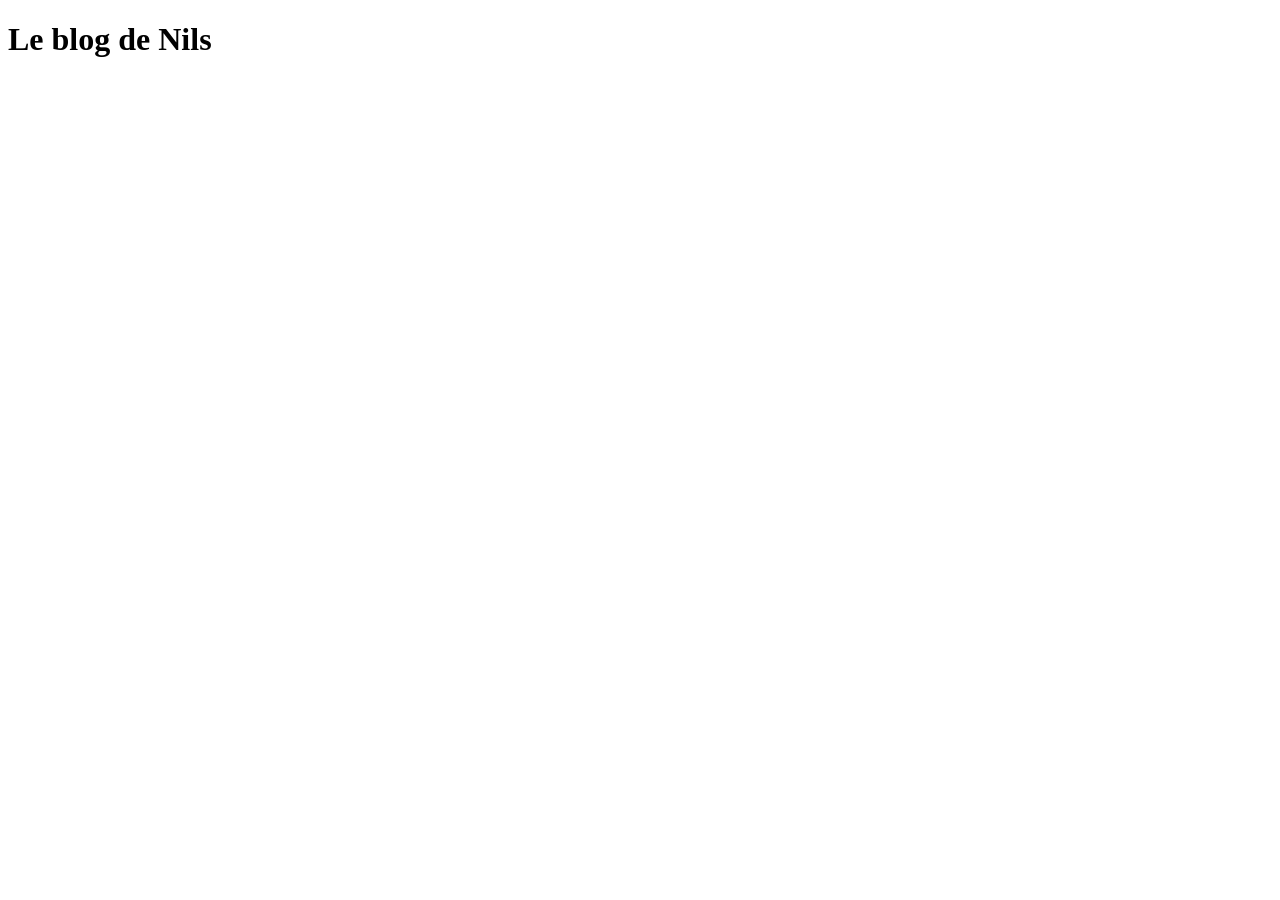
==== index.html @ 7c4075ec "Initialisation du blog" ====
<!DOCTYPE html>
<html>
<head>
    <title>Le blog de Nils</title>
    <meta charset="utf-8"/>
    <link href="https://fonts.googleapis.com/css?family=Comfortaa&display=swap" rel="stylesheet">
</head>
<body>
    <h1>Le blog de Nils</h1>
    
</body>
</html>
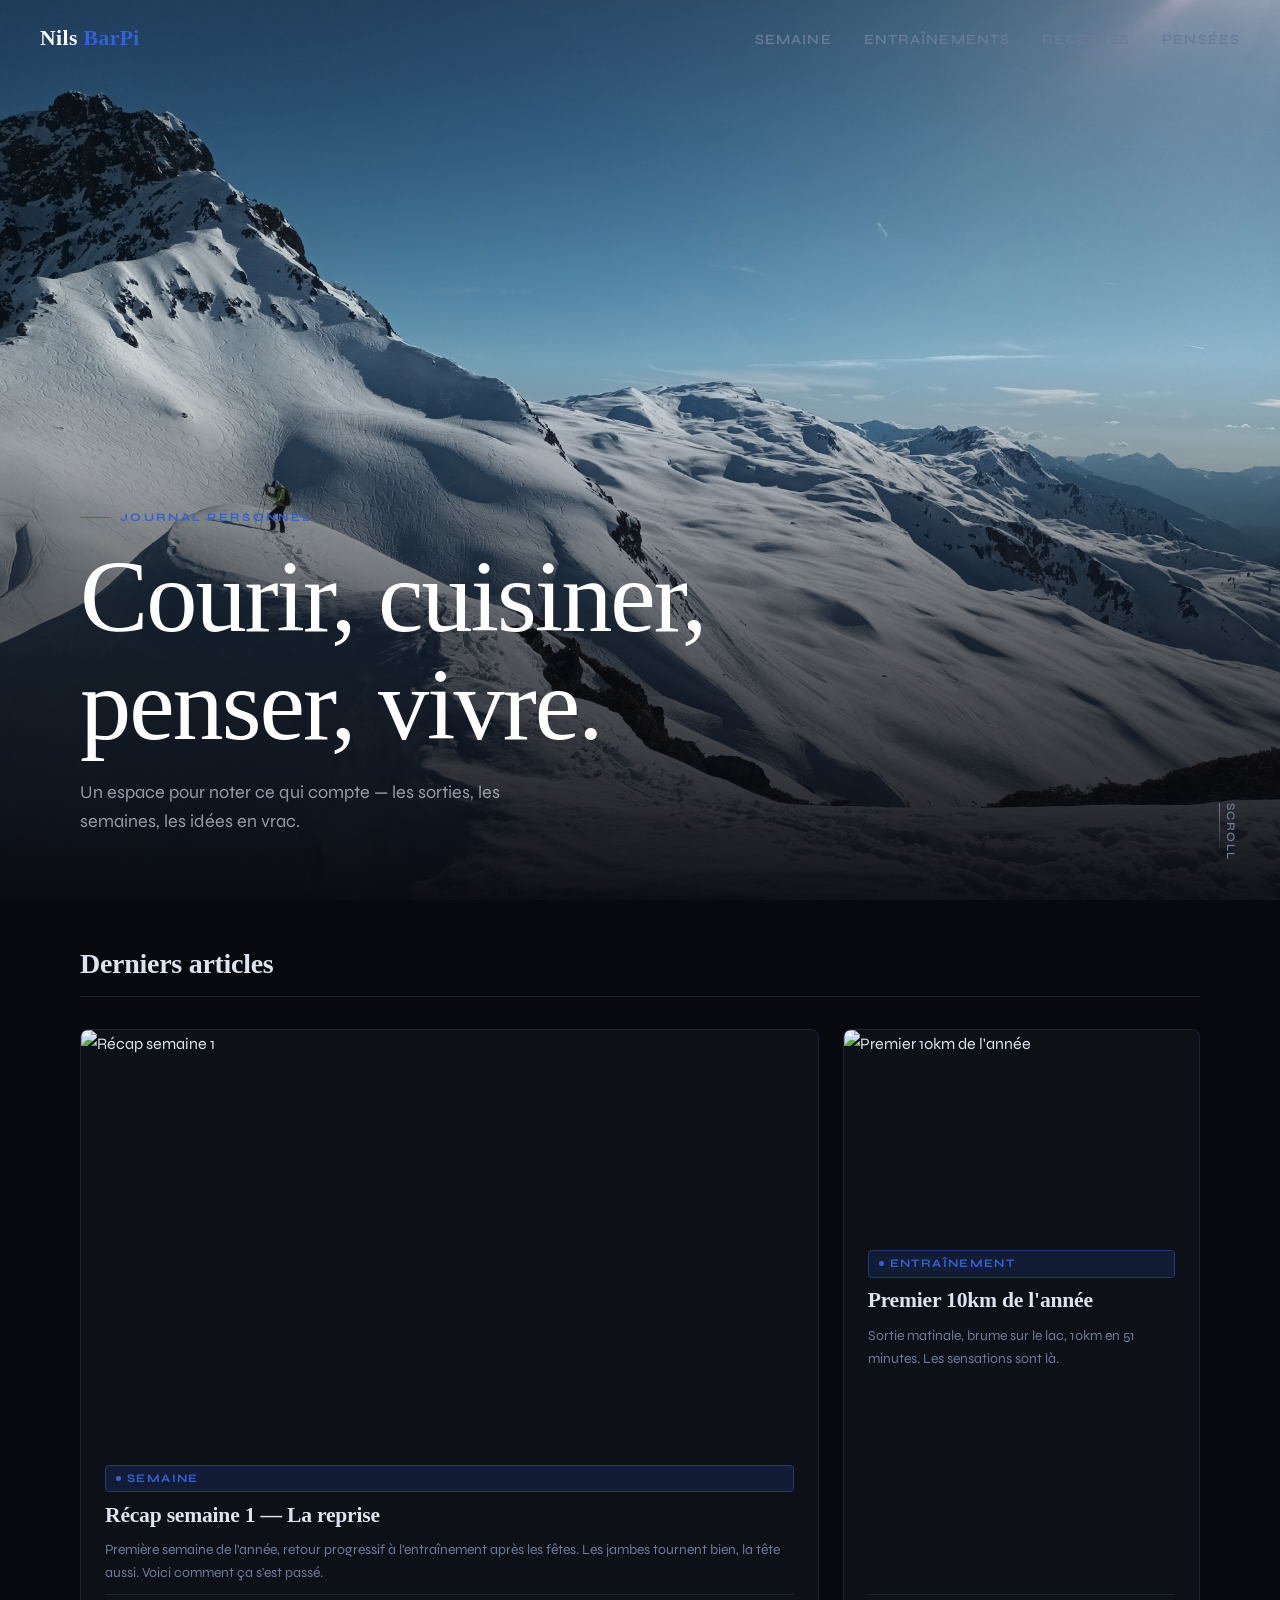
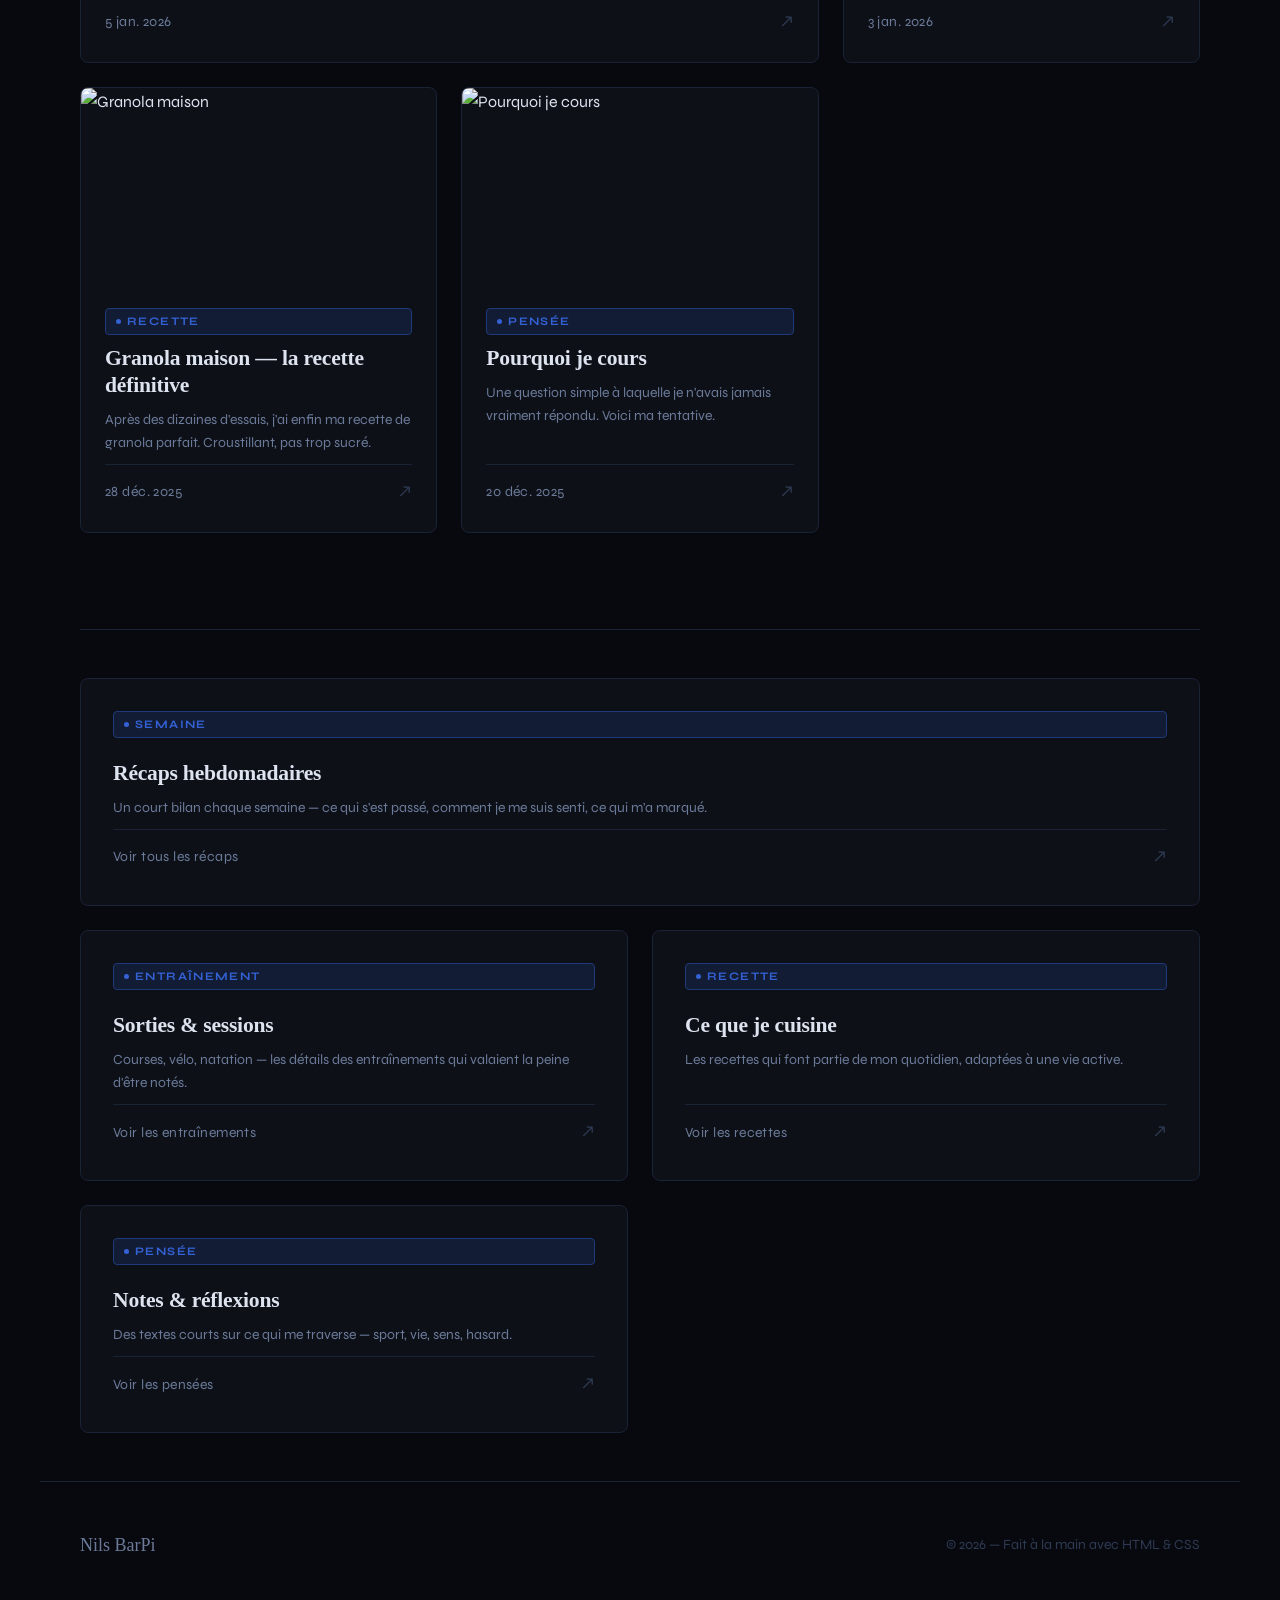
==== commit 646f9fab: "Page d'accueil v1" ====
--- a/index.html
+++ b/index.html
@@ -1,12 +1,262 @@
 <!DOCTYPE html>
-<html>
+<html lang="fr">
 <head>
-    <title>Le blog de Nils</title>
-    <meta charset="utf-8"/>
-    <link href="https://fonts.googleapis.com/css?family=Comfortaa&display=swap" rel="stylesheet">
+  <meta charset="UTF-8" />
+  <meta name="viewport" content="width=device-width, initial-scale=1.0" />
+  <title>Nils BarPi — Blog</title>
+  <meta name="description" content="Récaps de semaine, entraînements, recettes et pensées." />
+
+  <!-- Google Fonts : Cormorant Garant (titres) + Syne (corps) -->
+  <link rel="preconnect" href="https://fonts.googleapis.com" />
+  <link rel="preconnect" href="https://fonts.gstatic.com" crossorigin />
+  <link href="https://fonts.googleapis.com/css2?family=Cormorant+Garant:ital,wght@0,400;0,500;0,600;1,400&family=Syne:wght@400;600;700&display=swap" rel="stylesheet" />
+
+  <link rel="stylesheet" href="style.css" />
 </head>
+
 <body>
-    <h1>Le blog de Nils</h1>
-    
+
+  <!-- ═══════════════════════════════════════
+       NAVIGATION
+  ═══════════════════════════════════════ -->
+  <nav class="nav" id="nav">
+    <a href="index.html" class="nav-logo">Nils <span>BarPi</span></a>
+
+    <!-- Liens (desktop) -->
+    <ul class="nav-links" id="nav-links">
+      <li><a href="semaine/index.html">Semaine</a></li>
+      <li><a href="entrainements/index.html">Entraînements</a></li>
+      <li><a href="recettes/index.html">Recettes</a></li>
+      <li><a href="pensees/index.html">Pensées</a></li>
+    </ul>
+
+    <!-- Bouton hamburger (mobile) -->
+    <button class="nav-toggle" id="nav-toggle" aria-label="Menu">
+      <span></span>
+      <span></span>
+      <span></span>
+    </button>
+  </nav>
+
+
+  <!-- ═══════════════════════════════════════
+       HERO
+       → Remplace img/hero.jpg par ta photo
+  ═══════════════════════════════════════ -->
+  <section class="hero">
+    <div class="hero-bg" id="hero-bg"></div>
+    <div class="hero-overlay"></div>
+
+    <div class="hero-content">
+      <p class="hero-eyebrow">Journal personnel</p>
+      <h1 class="hero-title">Courir, cuisiner,<br>penser, vivre.</h1>
+      <p class="hero-subtitle">
+        Un espace pour noter ce qui compte — les sorties, les semaines, les idées en vrac.
+      </p>
+    </div>
+
+    <div class="hero-scroll desktop-only">Scroll</div>
+  </section>
+
+
+  <!-- ═══════════════════════════════════════
+       DERNIERS ARTICLES — Section principale
+  ═══════════════════════════════════════ -->
+  <main>
+    <section class="section">
+      <div class="section-header">
+        <h2 class="section-title">Derniers articles</h2>
+        <!-- Ce lien n'est pas nécessaire ici mais tu peux l'activer plus tard -->
+      </div>
+
+      <!--
+        GRILLE 3 colonnes.
+        La première carte (.card) prend 2 colonnes automatiquement (voir CSS).
+        Pour ajouter un article : copie un bloc <article class="card">...</article>
+      -->
+      <div class="grid">
+
+        <!-- ── Carte 1 (grande, 2 colonnes) ── -->
+        <article class="card" onclick="window.location='semaine/s01-2026.html'">
+          <div class="card-img-wrap">
+            <!--
+              Remplace src par le chemin de ton image.
+              Si pas d'image, supprime le <img> et décommente le placeholder en dessous.
+            -->
+            <img class="card-img" src="img/posts/s01-2026.jpg" alt="Récap semaine 1" loading="lazy" />
+            <!-- <div class="card-img-placeholder">📅</div> -->
+          </div>
+          <div class="card-body">
+            <span class="tag">Semaine</span>
+            <h3 class="card-title">Récap semaine 1 — La reprise</h3>
+            <p class="card-excerpt">
+              Première semaine de l'année, retour progressif à l'entraînement après les fêtes.
+              Les jambes tournent bien, la tête aussi. Voici comment ça s'est passé.
+            </p>
+            <div class="card-footer">
+              <span class="meta">5 jan. 2026</span>
+              <span class="card-arrow">↗</span>
+            </div>
+          </div>
+        </article>
+
+        <!-- ── Carte 2 ── -->
+        <article class="card" onclick="window.location='entrainements/premier-10km.html'">
+          <div class="card-img-wrap">
+            <img class="card-img" src="img/posts/10km.jpg" alt="Premier 10km de l'année" loading="lazy" />
+            <!-- <div class="card-img-placeholder">🏃</div> -->
+          </div>
+          <div class="card-body">
+            <span class="tag">Entraînement</span>
+            <h3 class="card-title">Premier 10km de l'année</h3>
+            <p class="card-excerpt">
+              Sortie matinale, brume sur le lac, 10km en 51 minutes. Les sensations sont là.
+            </p>
+            <div class="card-footer">
+              <span class="meta">3 jan. 2026</span>
+              <span class="card-arrow">↗</span>
+            </div>
+          </div>
+        </article>
+
+        <!-- ── Carte 3 ── -->
+        <article class="card" onclick="window.location='recettes/granola-maison.html'">
+          <div class="card-img-wrap">
+            <img class="card-img" src="img/posts/granola.jpg" alt="Granola maison" loading="lazy" />
+            <!-- <div class="card-img-placeholder">🍳</div> -->
+          </div>
+          <div class="card-body">
+            <span class="tag">Recette</span>
+            <h3 class="card-title">Granola maison — la recette définitive</h3>
+            <p class="card-excerpt">
+              Après des dizaines d'essais, j'ai enfin ma recette de granola parfait. Croustillant, pas trop sucré.
+            </p>
+            <div class="card-footer">
+              <span class="meta">28 déc. 2025</span>
+              <span class="card-arrow">↗</span>
+            </div>
+          </div>
+        </article>
+
+        <!-- ── Carte 4 ── -->
+        <article class="card" onclick="window.location='pensees/pourquoi-je-cours.html'">
+          <div class="card-img-wrap">
+            <img class="card-img" src="img/posts/pensee.jpg" alt="Pourquoi je cours" loading="lazy" />
+            <!-- <div class="card-img-placeholder">💭</div> -->
+          </div>
+          <div class="card-body">
+            <span class="tag">Pensée</span>
+            <h3 class="card-title">Pourquoi je cours</h3>
+            <p class="card-excerpt">
+              Une question simple à laquelle je n'avais jamais vraiment répondu. Voici ma tentative.
+            </p>
+            <div class="card-footer">
+              <span class="meta">20 déc. 2025</span>
+              <span class="card-arrow">↗</span>
+            </div>
+          </div>
+        </article>
+
+      </div><!-- /grid -->
+    </section>
+
+
+    <!-- ═══════════════════════════════════════
+         SECTION CATÉGORIES — liens rapides
+    ═══════════════════════════════════════ -->
+    <section class="section" style="padding-top: 0;">
+      <hr class="divider" />
+      <div class="grid grid-2">
+
+        <a href="semaine/index.html" class="card" style="text-decoration:none;">
+          <div class="card-body" style="padding: 2rem;">
+            <span class="tag">Semaine</span>
+            <h3 class="card-title" style="margin-top: 0.75rem;">Récaps hebdomadaires</h3>
+            <p class="card-excerpt">Un court bilan chaque semaine — ce qui s'est passé, comment je me suis senti, ce qui m'a marqué.</p>
+            <div class="card-footer">
+              <span class="meta">Voir tous les récaps</span>
+              <span class="card-arrow">↗</span>
+            </div>
+          </div>
+        </a>
+
+        <a href="entrainements/index.html" class="card" style="text-decoration:none;">
+          <div class="card-body" style="padding: 2rem;">
+            <span class="tag">Entraînement</span>
+            <h3 class="card-title" style="margin-top: 0.75rem;">Sorties & sessions</h3>
+            <p class="card-excerpt">Courses, vélo, natation — les détails des entraînements qui valaient la peine d'être notés.</p>
+            <div class="card-footer">
+              <span class="meta">Voir les entraînements</span>
+              <span class="card-arrow">↗</span>
+            </div>
+          </div>
+        </a>
+
+        <a href="recettes/index.html" class="card" style="text-decoration:none;">
+          <div class="card-body" style="padding: 2rem;">
+            <span class="tag">Recette</span>
+            <h3 class="card-title" style="margin-top: 0.75rem;">Ce que je cuisine</h3>
+            <p class="card-excerpt">Les recettes qui font partie de mon quotidien, adaptées à une vie active.</p>
+            <div class="card-footer">
+              <span class="meta">Voir les recettes</span>
+              <span class="card-arrow">↗</span>
+            </div>
+          </div>
+        </a>
+
+        <a href="pensees/index.html" class="card" style="text-decoration:none;">
+          <div class="card-body" style="padding: 2rem;">
+            <span class="tag">Pensée</span>
+            <h3 class="card-title" style="margin-top: 0.75rem;">Notes & réflexions</h3>
+            <p class="card-excerpt">Des textes courts sur ce qui me traverse — sport, vie, sens, hasard.</p>
+            <div class="card-footer">
+              <span class="meta">Voir les pensées</span>
+              <span class="card-arrow">↗</span>
+            </div>
+          </div>
+        </a>
+
+      </div>
+    </section>
+
+  </main><!-- /main -->
+
+
+  <!-- ═══════════════════════════════════════
+       FOOTER
+  ═══════════════════════════════════════ -->
+  <footer class="footer">
+    <span class="footer-name">Nils BarPi</span>
+    <span class="footer-copy">© 2026 — Fait à la main avec HTML & CSS</span>
+  </footer>
+
+
+  <!-- ═══════════════════════════════════════
+       JAVASCRIPT — minimal
+  ═══════════════════════════════════════ -->
+  <script>
+    // ── Nav : fond sombre après scroll ──
+    const nav = document.getElementById('nav');
+    window.addEventListener('scroll', () => {
+      nav.classList.toggle('scrolled', window.scrollY > 60);
+    });
+
+    // ── Nav mobile : hamburger ──
+    const toggle = document.getElementById('nav-toggle');
+    const links  = document.getElementById('nav-links');
+    toggle.addEventListener('click', () => {
+      links.classList.toggle('open');
+    });
+
+    // ── Hero : parallax léger ──
+    const heroBg = document.getElementById('hero-bg');
+    window.addEventListener('scroll', () => {
+      const offset = window.scrollY;
+      if (heroBg && offset < window.innerHeight) {
+        heroBg.style.transform = `scale(1.05) translateY(${offset * 0.15}px)`;
+      }
+    });
+  </script>
+
 </body>
 </html>
--- a/style.css
+++ b/style.css
@@ -0,0 +1,907 @@
+/* ============================================================
+   NILS BARPI — Blog personnel
+   style.css
+   
+   STRUCTURE :
+   1. Variables & thème
+   2. Reset & base
+   3. Typographie
+   4. Navigation
+   5. Hero (page d'accueil)
+   6. Grille d'articles
+   7. Page liste catégorie
+   8. Page article
+   9. Footer
+   10. Utilitaires & responsive
+   ============================================================ */
+
+
+/* ── 1. VARIABLES & THÈME ─────────────────────────────────── */
+:root {
+  /* Couleurs */
+  --bg:           #08090f;       /* fond principal, noir bleuté */
+  --bg-surface:   #0d1017;       /* cartes, zones légèrement plus claires */
+  --bg-hover:     #131824;       /* hover sur cartes */
+  --border:       #1a2235;       /* bordures subtiles */
+
+  --text:         #dde3ef;       /* texte principal */
+  --text-muted:   #6b7a99;       /* dates, meta, texte secondaire */
+  --text-faint:   #2e3a52;       /* séparateurs, placeholders */
+
+  --accent:       #3461d4;       /* bleu principal */
+  --accent-soft:  #1e3a7a;       /* version atténuée pour hover/tags */
+  --accent-glow:  rgba(52, 97, 212, 0.15);  /* halo lumineux */
+
+  --white:        #ffffff;
+
+  /* Typographie */
+  --font-display: 'Cormorant Garant', Georgia, serif;
+  --font-body:    'Syne', system-ui, sans-serif;
+
+  /* Tailles */
+  --text-xs:   0.72rem;
+  --text-sm:   0.875rem;
+  --text-base: 1rem;
+  --text-lg:   1.125rem;
+  --text-xl:   1.35rem;
+  --text-2xl:  1.75rem;
+  --text-3xl:  2.5rem;
+  --text-4xl:  3.5rem;
+  --text-hero: clamp(3.5rem, 8vw, 7rem);
+
+  /* Espacement */
+  --gap:    1.5rem;
+  --gap-lg: 3rem;
+
+  /* Rayon */
+  --radius:    4px;
+  --radius-lg: 8px;
+
+  /* Transitions */
+  --ease: cubic-bezier(0.25, 0.46, 0.45, 0.94);
+  --duration: 300ms;
+}
+
+
+/* ── 2. RESET & BASE ──────────────────────────────────────── */
+*, *::before, *::after {
+  box-sizing: border-box;
+  margin: 0;
+  padding: 0;
+}
+
+html {
+  font-size: 16px;
+  scroll-behavior: smooth;
+  -webkit-font-smoothing: antialiased;
+}
+
+body {
+  background-color: var(--bg);
+  color: var(--text);
+  font-family: var(--font-body);
+  font-size: var(--text-base);
+  line-height: 1.7;
+  min-height: 100vh;
+}
+
+img {
+  display: block;
+  max-width: 100%;
+  height: auto;
+}
+
+a {
+  color: inherit;
+  text-decoration: none;
+}
+
+ul, ol {
+  list-style: none;
+}
+
+
+/* ── 3. TYPOGRAPHIE ───────────────────────────────────────── */
+
+/* Titres — Cormorant Garant (serif élégant) */
+h1, h2, h3, h4 {
+  font-family: var(--font-display);
+  font-weight: 600;
+  line-height: 1.15;
+  letter-spacing: -0.01em;
+  color: var(--text);
+}
+
+h1 { font-size: var(--text-4xl); }
+h2 { font-size: var(--text-3xl); }
+h3 { font-size: var(--text-2xl); }
+h4 { font-size: var(--text-xl); }
+
+/* Tags de catégorie (SEMAINE, TRAIL, RECETTE...) */
+.tag {
+  display: inline-flex;
+  align-items: center;
+  gap: 6px;
+  font-family: var(--font-body);
+  font-size: var(--text-xs);
+  font-weight: 700;
+  letter-spacing: 0.12em;
+  text-transform: uppercase;
+  color: var(--accent);
+  padding: 3px 10px;
+  border: 1px solid var(--accent-soft);
+  border-radius: var(--radius);
+  background: var(--accent-glow);
+}
+
+.tag::before {
+  content: '';
+  width: 5px;
+  height: 5px;
+  border-radius: 50%;
+  background: var(--accent);
+  flex-shrink: 0;
+}
+
+/* Méta (date, temps de lecture) */
+.meta {
+  font-size: var(--text-sm);
+  color: var(--text-muted);
+  font-weight: 400;
+  letter-spacing: 0.03em;
+}
+
+/* Séparateur horizontal */
+.divider {
+  border: none;
+  border-top: 1px solid var(--border);
+  margin: var(--gap-lg) 0;
+}
+
+
+/* ── 4. NAVIGATION ────────────────────────────────────────── */
+.nav {
+  position: fixed;
+  top: 0;
+  left: 0;
+  right: 0;
+  z-index: 100;
+  display: flex;
+  align-items: center;
+  justify-content: space-between;
+  padding: 1.25rem 2.5rem;
+  transition: background var(--duration) var(--ease),
+              border-bottom var(--duration) var(--ease);
+}
+
+/* Fond transparent sur le hero, fond sombre après scroll */
+.nav.scrolled {
+  background: rgba(8, 9, 15, 0.92);
+  backdrop-filter: blur(12px);
+  -webkit-backdrop-filter: blur(12px);
+  border-bottom: 1px solid var(--border);
+}
+
+/* Logo / Nom du blog */
+.nav-logo {
+  font-family: var(--font-display);
+  font-size: var(--text-xl);
+  font-weight: 600;
+  letter-spacing: 0.02em;
+  color: var(--white);
+}
+
+.nav-logo span {
+  color: var(--accent);
+}
+
+/* Liens de navigation */
+.nav-links {
+  display: flex;
+  align-items: center;
+  gap: 2rem;
+}
+
+.nav-links a {
+  font-size: var(--text-sm);
+  font-weight: 600;
+  letter-spacing: 0.08em;
+  text-transform: uppercase;
+  color: var(--text-muted);
+  transition: color var(--duration) var(--ease);
+  position: relative;
+}
+
+/* Soulignement animé au hover */
+.nav-links a::after {
+  content: '';
+  position: absolute;
+  bottom: -3px;
+  left: 0;
+  width: 0;
+  height: 1px;
+  background: var(--accent);
+  transition: width var(--duration) var(--ease);
+}
+
+.nav-links a:hover,
+.nav-links a.active {
+  color: var(--white);
+}
+
+.nav-links a:hover::after,
+.nav-links a.active::after {
+  width: 100%;
+}
+
+/* Menu hamburger (mobile) — caché par défaut */
+.nav-toggle {
+  display: none;
+  flex-direction: column;
+  gap: 5px;
+  cursor: pointer;
+  padding: 4px;
+}
+
+.nav-toggle span {
+  display: block;
+  width: 24px;
+  height: 1.5px;
+  background: var(--text);
+  transition: all var(--duration) var(--ease);
+}
+
+
+/* ── 5. HERO (page d'accueil) ─────────────────────────────── */
+.hero {
+  position: relative;
+  height: 100vh;
+  min-height: 600px;
+  display: flex;
+  align-items: flex-end;     /* texte en bas de l'image */
+  overflow: hidden;
+}
+
+/* Image de fond — remplace hero-bg par ta propre photo */
+.hero-bg {
+  position: absolute;
+  inset: 0;
+  background-image: url('img/hero.jpg');   /* ← ta photo ici */
+  background-size: cover;
+  background-position: center;
+  transform: scale(1.05);
+  transition: transform 8s var(--ease);
+}
+
+/* Léger zoom au chargement */
+.hero:hover .hero-bg {
+  transform: scale(1);
+}
+
+/* Gradient sombre en bas pour lisibilité du texte */
+.hero-overlay {
+  position: absolute;
+  inset: 0;
+  background: linear-gradient(
+    to bottom,
+    rgba(8, 9, 15, 0.2) 0%,
+    rgba(8, 9, 15, 0.0) 40%,
+    rgba(8, 9, 15, 0.6) 70%,
+    rgba(8, 9, 15, 0.95) 100%
+  );
+}
+
+/* Contenu texte du hero */
+.hero-content {
+  position: relative;
+  z-index: 2;
+  width: 100%;
+  max-width: 1200px;
+  margin: 0 auto;
+  padding: 0 2.5rem 4rem;
+}
+
+.hero-eyebrow {
+  font-size: var(--text-xs);
+  font-weight: 700;
+  letter-spacing: 0.2em;
+  text-transform: uppercase;
+  color: var(--accent);
+  margin-bottom: 1rem;
+  display: flex;
+  align-items: center;
+  gap: 10px;
+}
+
+.hero-eyebrow::before {
+  content: '';
+  display: block;
+  width: 30px;
+  height: 1px;
+  background: var(--accent);
+}
+
+.hero-title {
+  font-family: var(--font-display);
+  font-size: var(--text-hero);
+  font-weight: 500;
+  line-height: 1.05;
+  color: var(--white);
+  max-width: 800px;
+  margin-bottom: 1.25rem;
+  letter-spacing: -0.02em;
+}
+
+.hero-subtitle {
+  font-size: var(--text-lg);
+  color: rgba(221, 227, 239, 0.65);
+  max-width: 480px;
+  line-height: 1.6;
+  font-weight: 400;
+}
+
+/* Scroll indicator */
+.hero-scroll {
+  position: absolute;
+  bottom: 2.5rem;
+  right: 2.5rem;
+  display: flex;
+  align-items: center;
+  gap: 10px;
+  font-size: var(--text-xs);
+  font-weight: 600;
+  letter-spacing: 0.12em;
+  text-transform: uppercase;
+  color: var(--text-muted);
+  writing-mode: vertical-rl;
+}
+
+.hero-scroll::after {
+  content: '';
+  display: block;
+  width: 1px;
+  height: 50px;
+  background: linear-gradient(to bottom, var(--text-muted), transparent);
+}
+
+
+/* ── 6. GRILLE D'ARTICLES ─────────────────────────────────── */
+.section {
+  max-width: 1200px;
+  margin: 0 auto;
+  padding: var(--gap-lg) 2.5rem;
+}
+
+.section-header {
+  display: flex;
+  align-items: baseline;
+  justify-content: space-between;
+  margin-bottom: 2rem;
+  padding-bottom: 1rem;
+  border-bottom: 1px solid var(--border);
+}
+
+.section-title {
+  font-family: var(--font-display);
+  font-size: var(--text-2xl);
+  color: var(--text);
+  font-weight: 600;
+}
+
+.section-link {
+  font-size: var(--text-sm);
+  color: var(--text-muted);
+  font-weight: 600;
+  letter-spacing: 0.06em;
+  text-transform: uppercase;
+  transition: color var(--duration) var(--ease);
+}
+
+.section-link:hover {
+  color: var(--accent);
+}
+
+/* Grille principale : 3 colonnes */
+.grid {
+  display: grid;
+  grid-template-columns: repeat(3, 1fr);
+  gap: var(--gap);
+}
+
+/* Variante 2 colonnes */
+.grid-2 {
+  grid-template-columns: repeat(2, 1fr);
+}
+
+/* Première carte plus grande */
+.grid .card:first-child {
+  grid-column: span 2;
+}
+
+/* ── Carte article ── */
+.card {
+  display: flex;
+  flex-direction: column;
+  background: var(--bg-surface);
+  border: 1px solid var(--border);
+  border-radius: var(--radius-lg);
+  overflow: hidden;
+  transition: background var(--duration) var(--ease),
+              border-color var(--duration) var(--ease),
+              transform var(--duration) var(--ease);
+  cursor: pointer;
+}
+
+.card:hover {
+  background: var(--bg-hover);
+  border-color: var(--accent-soft);
+  transform: translateY(-2px);
+}
+
+/* Image de la carte */
+.card-img {
+  width: 100%;
+  aspect-ratio: 16 / 9;
+  object-fit: cover;
+  transition: transform 500ms var(--ease);
+}
+
+/* Si pas d'image — placeholder */
+.card-img-placeholder {
+  width: 100%;
+  aspect-ratio: 16 / 9;
+  background: linear-gradient(135deg, var(--accent-soft) 0%, var(--bg) 100%);
+  display: flex;
+  align-items: center;
+  justify-content: center;
+  color: var(--text-faint);
+  font-size: 2rem;
+}
+
+.card:hover .card-img {
+  transform: scale(1.04);
+}
+
+/* overflow: hidden sur le wrapper image */
+.card-img-wrap {
+  overflow: hidden;
+}
+
+/* Corps de la carte */
+.card-body {
+  padding: 1.25rem 1.5rem 1.5rem;
+  display: flex;
+  flex-direction: column;
+  gap: 0.6rem;
+  flex: 1;
+}
+
+.card-title {
+  font-family: var(--font-display);
+  font-size: var(--text-xl);
+  font-weight: 600;
+  color: var(--text);
+  line-height: 1.25;
+  transition: color var(--duration) var(--ease);
+}
+
+.card:hover .card-title {
+  color: var(--white);
+}
+
+.card-excerpt {
+  font-size: var(--text-sm);
+  color: var(--text-muted);
+  line-height: 1.65;
+  flex: 1;
+  /* Limite à 3 lignes */
+  display: -webkit-box;
+  -webkit-line-clamp: 3;
+  -webkit-box-orient: vertical;
+  overflow: hidden;
+}
+
+.card-footer {
+  display: flex;
+  align-items: center;
+  justify-content: space-between;
+  padding-top: 0.75rem;
+  border-top: 1px solid var(--border);
+  margin-top: auto;
+}
+
+/* Flèche sur les cartes */
+.card-arrow {
+  font-size: var(--text-lg);
+  color: var(--text-faint);
+  transition: color var(--duration) var(--ease),
+              transform var(--duration) var(--ease);
+}
+
+.card:hover .card-arrow {
+  color: var(--accent);
+  transform: translate(3px, -3px);
+}
+
+
+/* ── 7. PAGE LISTE CATÉGORIE ──────────────────────────────── */
+.page-header {
+  padding: 8rem 2.5rem 3rem;
+  max-width: 1200px;
+  margin: 0 auto;
+  border-bottom: 1px solid var(--border);
+}
+
+.page-header .tag {
+  margin-bottom: 1rem;
+}
+
+.page-title {
+  font-family: var(--font-display);
+  font-size: var(--text-4xl);
+  color: var(--white);
+  margin-bottom: 0.75rem;
+}
+
+.page-desc {
+  color: var(--text-muted);
+  font-size: var(--text-lg);
+  max-width: 520px;
+}
+
+/* Liste d'articles (vue liste, pas grille) */
+.article-list {
+  max-width: 1200px;
+  margin: 0 auto;
+  padding: var(--gap-lg) 2.5rem;
+  display: flex;
+  flex-direction: column;
+  gap: 1.5rem;
+}
+
+.article-row {
+  display: grid;
+  grid-template-columns: 200px 1fr;
+  gap: 1.5rem;
+  align-items: start;
+  padding: 1.5rem;
+  background: var(--bg-surface);
+  border: 1px solid var(--border);
+  border-radius: var(--radius-lg);
+  transition: all var(--duration) var(--ease);
+}
+
+.article-row:hover {
+  background: var(--bg-hover);
+  border-color: var(--accent-soft);
+  transform: translateX(4px);
+}
+
+.article-row-img {
+  width: 200px;
+  aspect-ratio: 4/3;
+  object-fit: cover;
+  border-radius: var(--radius);
+}
+
+.article-row-body {
+  display: flex;
+  flex-direction: column;
+  gap: 0.5rem;
+}
+
+.article-row-title {
+  font-family: var(--font-display);
+  font-size: var(--text-2xl);
+  color: var(--text);
+  line-height: 1.2;
+}
+
+.article-row:hover .article-row-title {
+  color: var(--white);
+}
+
+.article-row-excerpt {
+  font-size: var(--text-sm);
+  color: var(--text-muted);
+  line-height: 1.65;
+}
+
+
+/* ── 8. PAGE ARTICLE ──────────────────────────────────────── */
+.article-hero {
+  height: 60vh;
+  min-height: 400px;
+  position: relative;
+  overflow: hidden;
+}
+
+.article-hero img {
+  width: 100%;
+  height: 100%;
+  object-fit: cover;
+}
+
+.article-hero-overlay {
+  position: absolute;
+  inset: 0;
+  background: linear-gradient(to bottom, transparent 50%, var(--bg) 100%);
+}
+
+.article-content {
+  max-width: 720px;
+  margin: 0 auto;
+  padding: 3rem 2.5rem 6rem;
+}
+
+.article-header {
+  margin-bottom: 2.5rem;
+}
+
+.article-header h1 {
+  font-size: var(--text-4xl);
+  margin: 1rem 0 0.75rem;
+  line-height: 1.1;
+}
+
+.article-header .meta {
+  display: flex;
+  gap: 1.5rem;
+}
+
+/* Corps de l'article — styles Markdown manuels */
+.article-body {
+  font-size: var(--text-lg);
+  line-height: 1.85;
+  color: var(--text-muted);
+}
+
+.article-body h2 {
+  font-size: var(--text-2xl);
+  color: var(--text);
+  margin: 2.5rem 0 1rem;
+}
+
+.article-body h3 {
+  font-size: var(--text-xl);
+  color: var(--text);
+  margin: 2rem 0 0.75rem;
+}
+
+.article-body p {
+  margin-bottom: 1.5rem;
+  color: var(--text-muted);
+}
+
+.article-body a {
+  color: var(--accent);
+  text-decoration: underline;
+  text-underline-offset: 3px;
+}
+
+.article-body strong {
+  color: var(--text);
+  font-weight: 600;
+}
+
+.article-body ul,
+.article-body ol {
+  margin: 1.5rem 0;
+  padding-left: 1.5rem;
+}
+
+.article-body ul { list-style: disc; }
+.article-body ol { list-style: decimal; }
+
+.article-body li {
+  margin-bottom: 0.5rem;
+  color: var(--text-muted);
+}
+
+.article-body blockquote {
+  border-left: 3px solid var(--accent);
+  padding: 0.5rem 0 0.5rem 1.5rem;
+  margin: 2rem 0;
+  color: var(--text);
+  font-family: var(--font-display);
+  font-size: var(--text-xl);
+  font-style: italic;
+}
+
+.article-body img {
+  width: 100%;
+  border-radius: var(--radius-lg);
+  margin: 2rem 0;
+}
+
+.article-body hr {
+  border: none;
+  border-top: 1px solid var(--border);
+  margin: 3rem 0;
+}
+
+/* Navigation entre articles */
+.article-nav {
+  display: grid;
+  grid-template-columns: 1fr 1fr;
+  gap: var(--gap);
+  max-width: 720px;
+  margin: 0 auto;
+  padding: 2rem 2.5rem 4rem;
+  border-top: 1px solid var(--border);
+}
+
+.article-nav-link {
+  padding: 1.25rem;
+  border: 1px solid var(--border);
+  border-radius: var(--radius-lg);
+  transition: all var(--duration) var(--ease);
+}
+
+.article-nav-link:hover {
+  border-color: var(--accent-soft);
+  background: var(--bg-surface);
+}
+
+.article-nav-label {
+  font-size: var(--text-xs);
+  text-transform: uppercase;
+  letter-spacing: 0.1em;
+  color: var(--text-muted);
+  margin-bottom: 0.5rem;
+}
+
+.article-nav-title {
+  font-family: var(--font-display);
+  font-size: var(--text-lg);
+  color: var(--text);
+}
+
+.article-nav-link.next {
+  text-align: right;
+}
+
+
+/* ── 9. FOOTER ────────────────────────────────────────────── */
+.footer {
+  border-top: 1px solid var(--border);
+  padding: 3rem 2.5rem;
+  max-width: 1200px;
+  margin: 0 auto;
+  display: flex;
+  align-items: center;
+  justify-content: space-between;
+}
+
+.footer-name {
+  font-family: var(--font-display);
+  font-size: var(--text-lg);
+  color: var(--text-muted);
+}
+
+.footer-copy {
+  font-size: var(--text-sm);
+  color: var(--text-faint);
+}
+
+
+/* ── 10. UTILITAIRES & RESPONSIVE ─────────────────────────── */
+
+/* Contenu visible uniquement sur desktop */
+.desktop-only { display: block; }
+.mobile-only  { display: none; }
+
+/* ── Tablette (< 1024px) ── */
+@media (max-width: 1024px) {
+  .grid {
+    grid-template-columns: repeat(2, 1fr);
+  }
+
+  .grid .card:first-child {
+    grid-column: span 2;
+  }
+}
+
+/* ── Mobile (< 768px) ── */
+@media (max-width: 768px) {
+  :root {
+    --text-hero: 3rem;
+    --text-4xl: 2.25rem;
+    --text-3xl: 1.75rem;
+  }
+
+  /* Nav mobile */
+  .nav {
+    padding: 1rem 1.5rem;
+  }
+
+  .nav-links {
+    display: none;
+    position: fixed;
+    inset: 0;
+    background: var(--bg);
+    flex-direction: column;
+    justify-content: center;
+    align-items: center;
+    gap: 2.5rem;
+    z-index: 99;
+  }
+
+  .nav-links.open {
+    display: flex;
+  }
+
+  .nav-links a {
+    font-size: var(--text-lg);
+  }
+
+  .nav-toggle {
+    display: flex;
+    z-index: 101;
+  }
+
+  /* Hero */
+  .hero-content {
+    padding: 0 1.5rem 3rem;
+  }
+
+  .hero-scroll {
+    display: none;
+  }
+
+  /* Grille */
+  .grid,
+  .grid-2 {
+    grid-template-columns: 1fr;
+  }
+
+  .grid .card:first-child {
+    grid-column: span 1;
+  }
+
+  /* Section */
+  .section {
+    padding: 2rem 1.5rem;
+  }
+
+  /* Article row */
+  .article-row {
+    grid-template-columns: 1fr;
+  }
+
+  .article-row-img {
+    width: 100%;
+    aspect-ratio: 16/9;
+  }
+
+  /* Page header */
+  .page-header {
+    padding: 6rem 1.5rem 2rem;
+  }
+
+  .article-list {
+    padding: 2rem 1.5rem;
+  }
+
+  /* Article */
+  .article-content,
+  .article-nav {
+    padding-left: 1.5rem;
+    padding-right: 1.5rem;
+  }
+
+  .article-nav {
+    grid-template-columns: 1fr;
+  }
+
+  /* Footer */
+  .footer {
+    flex-direction: column;
+    gap: 0.75rem;
+    text-align: center;
+    padding: 2rem 1.5rem;
+  }
+
+  .desktop-only { display: none; }
+  .mobile-only  { display: block; }
+}
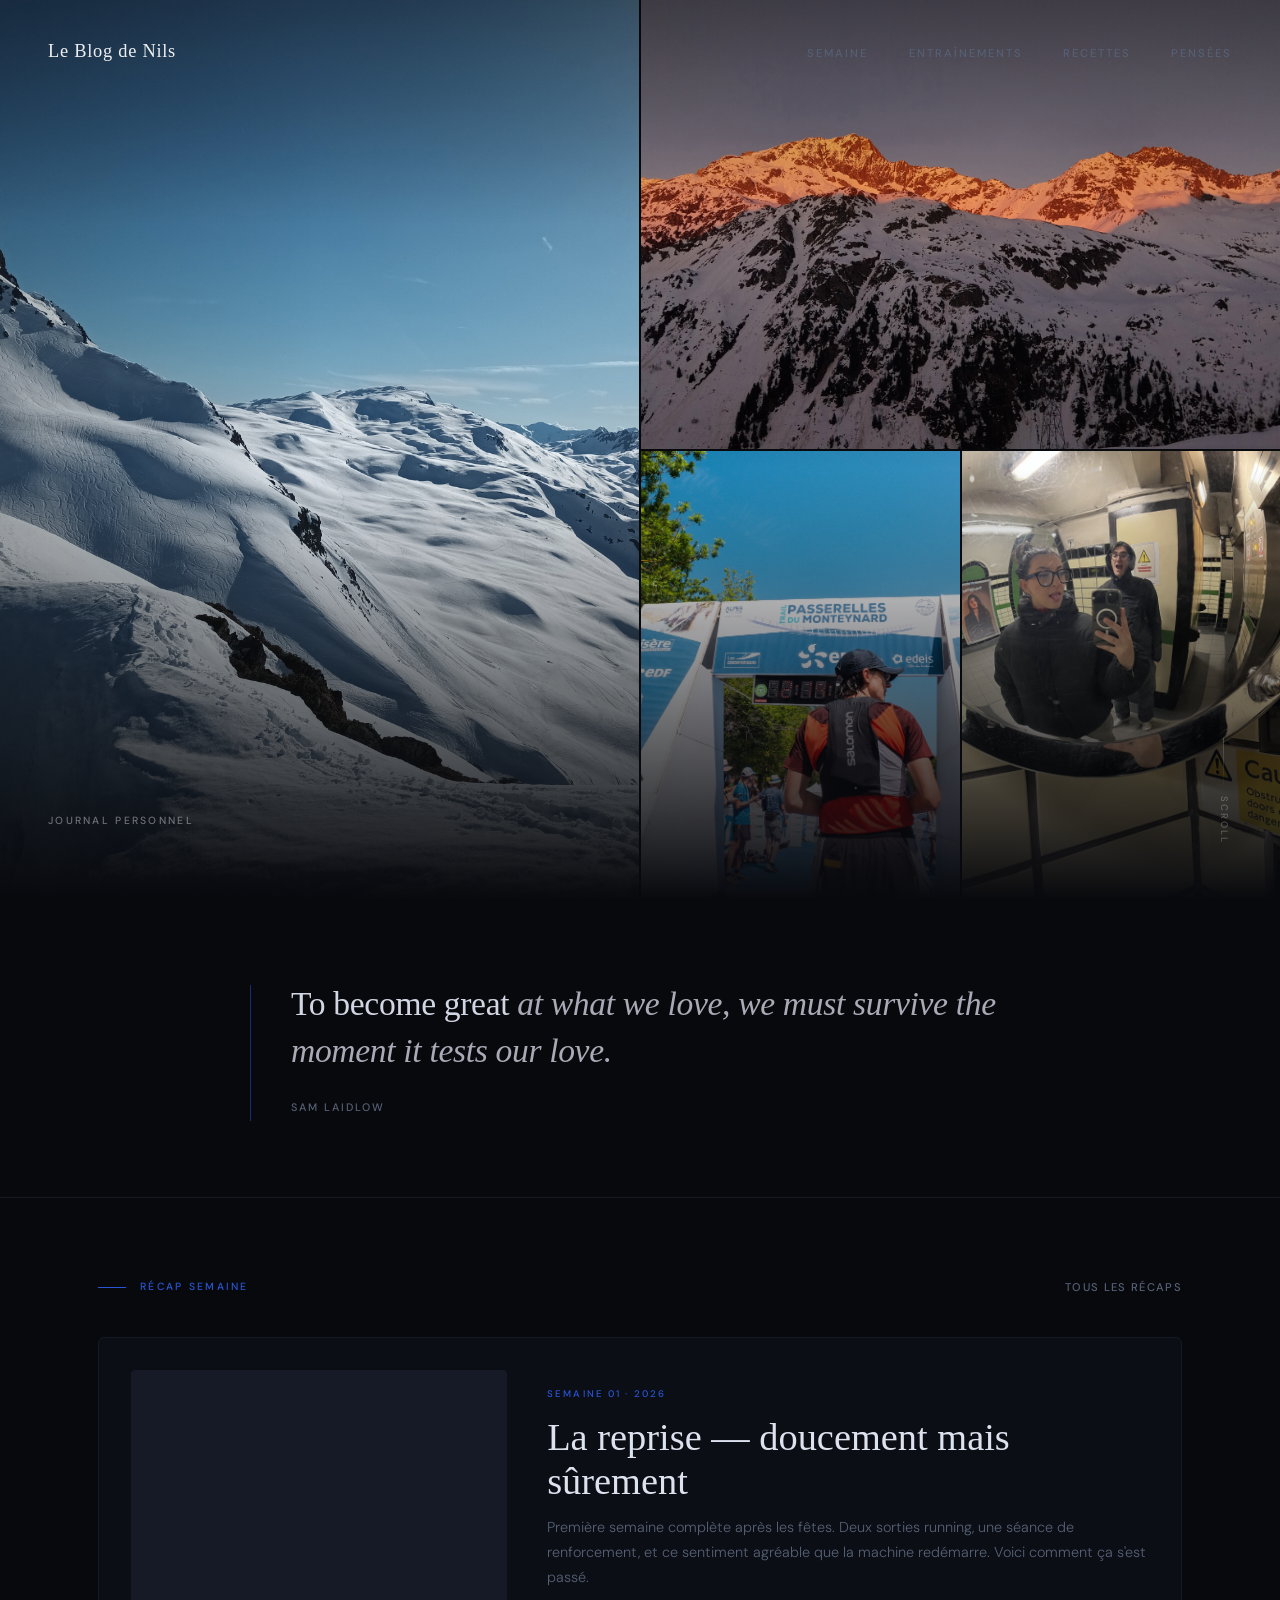
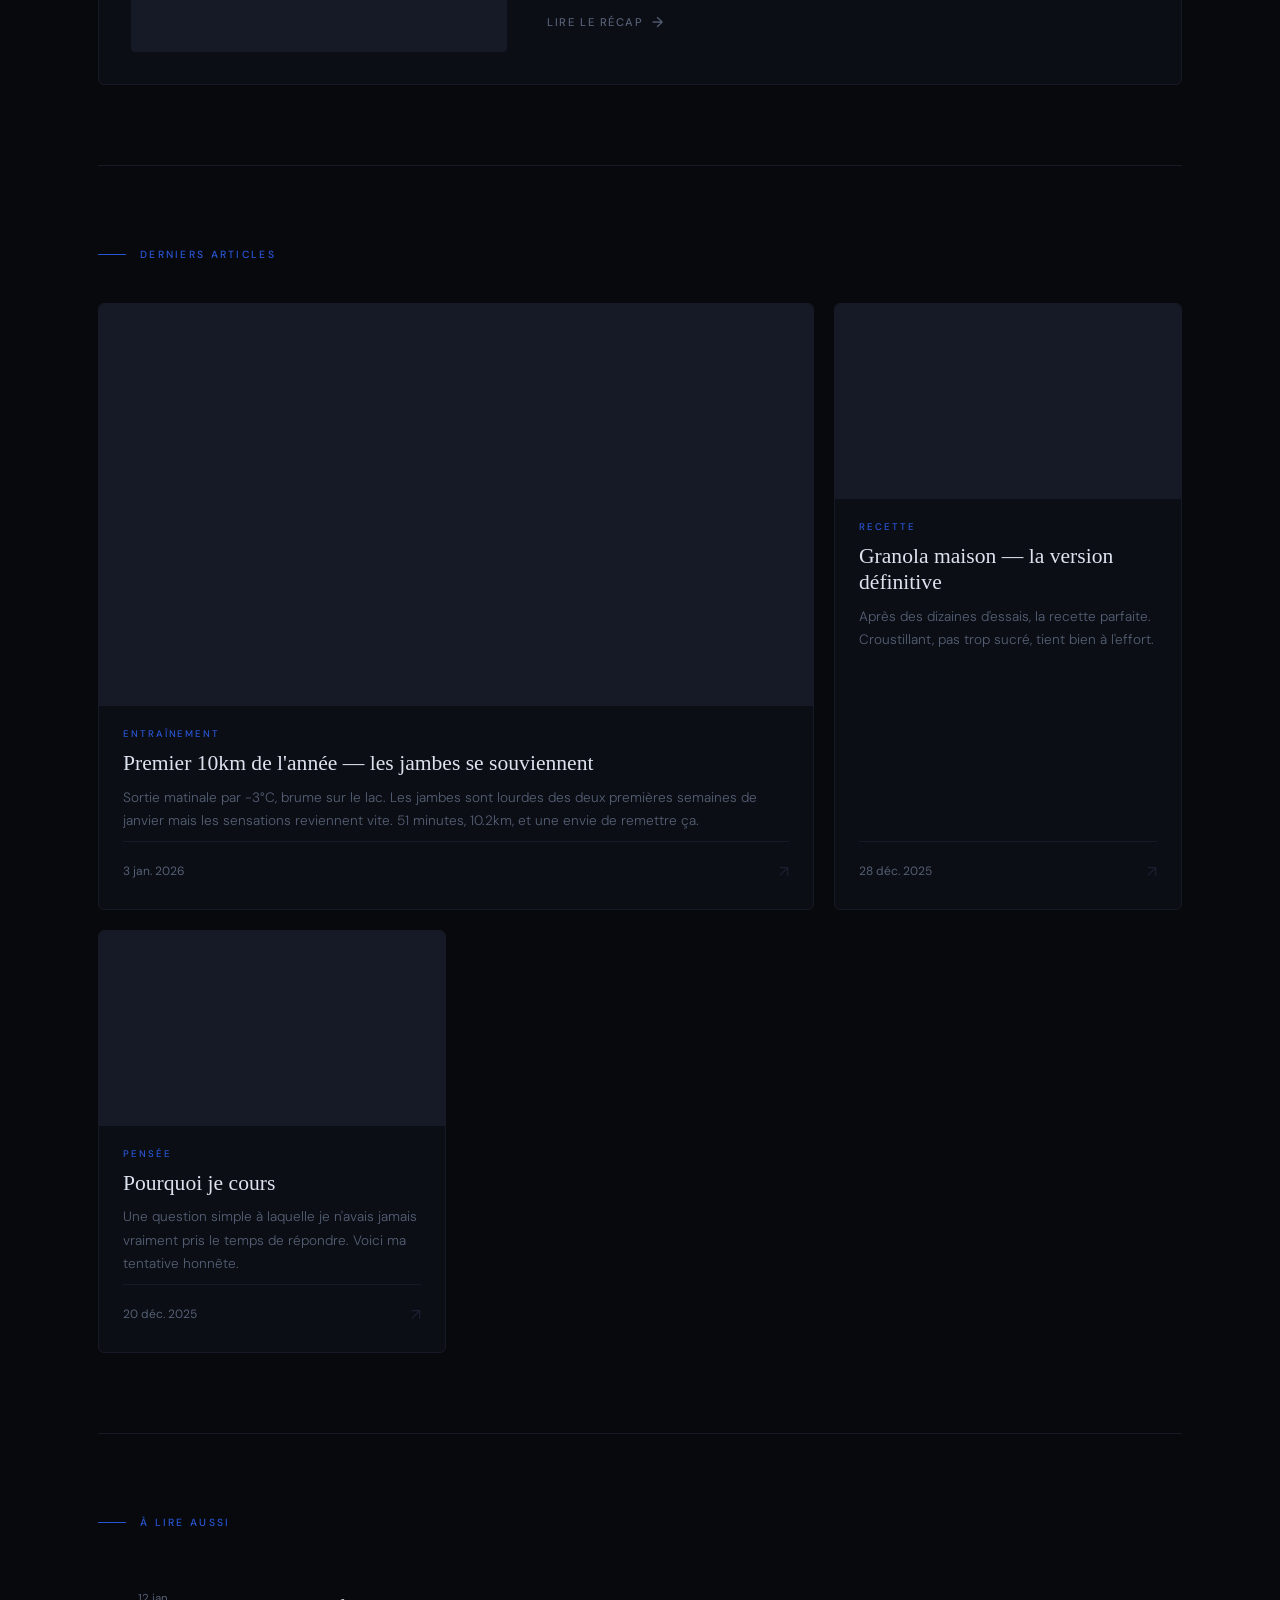
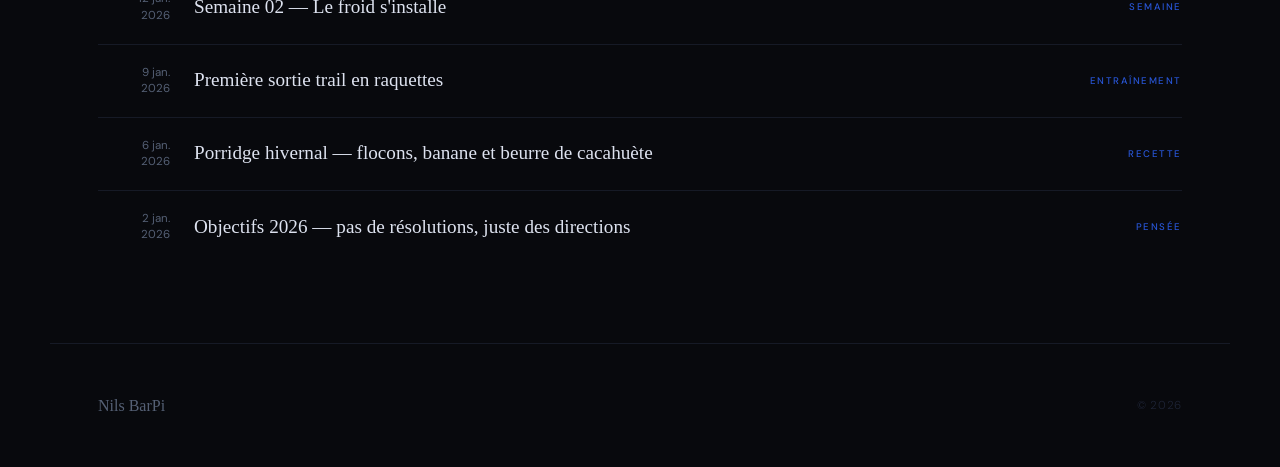
==== commit 83f808f9: "Page d'accueil V2 + page semaine" ====
--- a/index.html
+++ b/index.html
@@ -3,260 +3,369 @@
 <head>
   <meta charset="UTF-8" />
   <meta name="viewport" content="width=device-width, initial-scale=1.0" />
-  <title>Nils BarPi — Blog</title>
-  <meta name="description" content="Récaps de semaine, entraînements, recettes et pensées." />
-
-  <!-- Google Fonts : Cormorant Garant (titres) + Syne (corps) -->
+  <title>Le Blog de Nils</title>
+  <meta name="description" content="Journal personnel — entraînements, recettes, récaps de semaine." />
+
+  <!--
+    FONTS :
+    - Cormorant Garant  → titres (serif élégant, inspiré editorial)
+    - DM Sans           → corps de texte (lisible, moderne, léger)
+  -->
   <link rel="preconnect" href="https://fonts.googleapis.com" />
   <link rel="preconnect" href="https://fonts.gstatic.com" crossorigin />
-  <link href="https://fonts.googleapis.com/css2?family=Cormorant+Garant:ital,wght@0,400;0,500;0,600;1,400&family=Syne:wght@400;600;700&display=swap" rel="stylesheet" />
+  <link href="https://fonts.googleapis.com/css2?family=Cormorant+Garant:ital,wght@0,400;0,500;0,600;1,400;1,500&family=DM+Sans:wght@300;400;500&display=swap" rel="stylesheet" />
 
   <link rel="stylesheet" href="style.css" />
 </head>
 
 <body>
 
-  <!-- ═══════════════════════════════════════
+  <!-- ══════════════════════════════════════
        NAVIGATION
-  ═══════════════════════════════════════ -->
+       Transparente sur le hero, sombre après scroll
+  ══════════════════════════════════════ -->
   <nav class="nav" id="nav">
-    <a href="index.html" class="nav-logo">Nils <span>BarPi</span></a>
-
-    <!-- Liens (desktop) -->
-    <ul class="nav-links" id="nav-links">
+    <a href="index.html" class="nav-logo">Le Blog de Nils</a>
+
+    <ul class="nav-links">
       <li><a href="semaine/index.html">Semaine</a></li>
       <li><a href="entrainements/index.html">Entraînements</a></li>
       <li><a href="recettes/index.html">Recettes</a></li>
       <li><a href="pensees/index.html">Pensées</a></li>
     </ul>
 
-    <!-- Bouton hamburger (mobile) -->
-    <button class="nav-toggle" id="nav-toggle" aria-label="Menu">
-      <span></span>
-      <span></span>
-      <span></span>
+    <!-- Hamburger mobile -->
+    <button class="nav-burger" id="nav-burger" aria-label="Ouvrir le menu">
+      <span></span><span></span><span></span>
     </button>
   </nav>
 
-
-  <!-- ═══════════════════════════════════════
-       HERO
-       → Remplace img/hero.jpg par ta photo
-  ═══════════════════════════════════════ -->
-  <section class="hero">
-    <div class="hero-bg" id="hero-bg"></div>
+  <!-- Menu mobile plein écran -->
+  <div class="nav-mobile" id="nav-mobile">
+    <a href="semaine/index.html"       onclick="closeMenu()">Semaine</a>
+    <a href="entrainements/index.html" onclick="closeMenu()">Entraînements</a>
+    <a href="recettes/index.html"      onclick="closeMenu()">Recettes</a>
+    <a href="pensees/index.html"       onclick="closeMenu()">Pensées</a>
+  </div>
+
+
+  <!-- ══════════════════════════════════════
+       HERO — GRILLE DE PHOTOS
+       
+       3 photos en grille asymétrique :
+         · hero-1.jpg : grande photo gauche (pleine hauteur)
+         · hero-2.jpg : photo droite haute
+         · hero-3.jpg : photo droite basse
+       
+       → Place tes photos dans img/
+       → Si pas d'image, le placeholder sombre s'affiche
+  ══════════════════════════════════════ -->
+  <section class="hero" id="hero">
+    <div class="hero-grid">
+
+      <!-- Photo 1 — gauche, pleine hauteur (moitié gauche) -->
+      <div class="hero-photo">
+        <img src="img/hero-1.jpg" alt=""
+             onerror="this.parentNode.innerHTML='<div class=hero-photo-placeholder></div>'" />
+      </div>
+
+      <!-- Photo 2 — droite haut, pleine largeur de la moitié droite -->
+      <div class="hero-photo">
+        <img src="img/hero-2.jpg" alt=""
+             onerror="this.parentNode.innerHTML='<div class=hero-photo-placeholder></div>'" />
+      </div>
+
+      <!-- Photo 3 — droite bas gauche -->
+      <div class="hero-photo">
+        <img src="img/hero-3.jpg" alt=""
+             onerror="this.parentNode.innerHTML='<div class=hero-photo-placeholder></div>'" />
+      </div>
+
+      <!-- Photo 4 — droite bas droite -->
+      <div class="hero-photo">
+        <img src="img/hero-4.jpg" alt=""
+             onerror="this.parentNode.innerHTML='<div class=hero-photo-placeholder></div>'" />
+      </div>
+
+    </div><!-- /hero-grid -->
+
+    <!-- Overlays -->
     <div class="hero-overlay"></div>
 
-    <div class="hero-content">
-      <p class="hero-eyebrow">Journal personnel</p>
-      <h1 class="hero-title">Courir, cuisiner,<br>penser, vivre.</h1>
-      <p class="hero-subtitle">
-        Un espace pour noter ce qui compte — les sorties, les semaines, les idées en vrac.
-      </p>
+    <!-- Titre -->
+    <div class="hero-title-wrap">
+      <span class="hero-label">Journal personnel</span>
+      
     </div>
 
-    <div class="hero-scroll desktop-only">Scroll</div>
+    <!-- Indicateur scroll -->
+    <div class="hero-scroll-hint">
+      <div class="hero-scroll-line"></div>
+      <span>Scroll</span>
+    </div>
+
+  </section><!-- /hero -->
+
+
+  <!-- ══════════════════════════════════════
+       CITATION
+       → Modifie le texte et l'auteur librement.
+       → Tu peux aussi mettre une de tes propres citations.
+       → <em> pour accentuer un mot dans l'italique.
+  ══════════════════════════════════════ -->
+  <section class="quote-section">
+    <div class="content-wrap">
+      <div class="quote-wrap">
+        <div class="quote-line"></div>
+        <div>
+          <p class="quote-text">
+            <em>To become great</em> at what we love, we must survive the moment it tests our love.
+          </p>
+          <span class="quote-author">Sam Laidlow</span>
+        </div>
+      </div>
+    </div>
   </section>
 
 
-  <!-- ═══════════════════════════════════════
-       DERNIERS ARTICLES — Section principale
-  ═══════════════════════════════════════ -->
+  <!-- ══════════════════════════════════════
+       CONTENU PRINCIPAL
+  ══════════════════════════════════════ -->
   <main>
-    <section class="section">
-      <div class="section-header">
-        <h2 class="section-title">Derniers articles</h2>
-        <!-- Ce lien n'est pas nécessaire ici mais tu peux l'activer plus tard -->
-      </div>
-
-      <!--
-        GRILLE 3 colonnes.
-        La première carte (.card) prend 2 colonnes automatiquement (voir CSS).
-        Pour ajouter un article : copie un bloc <article class="card">...</article>
-      -->
-      <div class="grid">
-
-        <!-- ── Carte 1 (grande, 2 colonnes) ── -->
-        <article class="card" onclick="window.location='semaine/s01-2026.html'">
-          <div class="card-img-wrap">
-            <!--
-              Remplace src par le chemin de ton image.
-              Si pas d'image, supprime le <img> et décommente le placeholder en dessous.
-            -->
-            <img class="card-img" src="img/posts/s01-2026.jpg" alt="Récap semaine 1" loading="lazy" />
-            <!-- <div class="card-img-placeholder">📅</div> -->
+    <div class="content-wrap">
+
+      <!-- ──────────────────────────────────
+           RÉCAP DE LA SEMAINE
+           → Mettre à jour ce bloc chaque semaine
+      ────────────────────────────────── -->
+      <section class="section">
+        <div class="section-eyebrow">
+          <span>Récap semaine</span>
+          <a href="semaine/index.html">Tous les récaps</a>
+        </div>
+
+        <!--
+          BLOC RÉCAP SEMAINE
+          Chaque semaine, modifie :
+            · le lien href
+            · le numéro (S01, S02...)
+            · le titre
+            · l'extrait
+            · la date
+            · l'image src (ou supprime le bloc img pour le placeholder)
+        -->
+        <div class="recap-feature" onclick="window.location='semaine/s01-2026.html'">
+
+          <div class="recap-feature-img-wrap">
+            <img class="recap-feature-img"
+                 src="img/posts/s01-2026.jpg"
+                 alt="Récap semaine 1"
+                 onerror="this.parentNode.innerHTML='<div class=recap-feature-placeholder></div>'" />
           </div>
-          <div class="card-body">
-            <span class="tag">Semaine</span>
-            <h3 class="card-title">Récap semaine 1 — La reprise</h3>
-            <p class="card-excerpt">
-              Première semaine de l'année, retour progressif à l'entraînement après les fêtes.
-              Les jambes tournent bien, la tête aussi. Voici comment ça s'est passé.
+
+          <div class="recap-feature-body">
+            <span class="recap-num">Semaine 01 · 2026</span>
+            <h2 class="recap-title">La reprise — doucement mais sûrement</h2>
+            <p class="recap-excerpt">
+              Première semaine complète après les fêtes. Deux sorties running,
+              une séance de renforcement, et ce sentiment agréable que la machine
+              redémarre. Voici comment ça s'est passé.
             </p>
-            <div class="card-footer">
-              <span class="meta">5 jan. 2026</span>
-              <span class="card-arrow">↗</span>
-            </div>
+            <span class="recap-cta">Lire le récap</span>
           </div>
-        </article>
-
-        <!-- ── Carte 2 ── -->
-        <article class="card" onclick="window.location='entrainements/premier-10km.html'">
-          <div class="card-img-wrap">
-            <img class="card-img" src="img/posts/10km.jpg" alt="Premier 10km de l'année" loading="lazy" />
-            <!-- <div class="card-img-placeholder">🏃</div> -->
-          </div>
-          <div class="card-body">
-            <span class="tag">Entraînement</span>
-            <h3 class="card-title">Premier 10km de l'année</h3>
-            <p class="card-excerpt">
-              Sortie matinale, brume sur le lac, 10km en 51 minutes. Les sensations sont là.
-            </p>
-            <div class="card-footer">
-              <span class="meta">3 jan. 2026</span>
-              <span class="card-arrow">↗</span>
-            </div>
-          </div>
-        </article>
-
-        <!-- ── Carte 3 ── -->
-        <article class="card" onclick="window.location='recettes/granola-maison.html'">
-          <div class="card-img-wrap">
-            <img class="card-img" src="img/posts/granola.jpg" alt="Granola maison" loading="lazy" />
-            <!-- <div class="card-img-placeholder">🍳</div> -->
-          </div>
-          <div class="card-body">
-            <span class="tag">Recette</span>
-            <h3 class="card-title">Granola maison — la recette définitive</h3>
-            <p class="card-excerpt">
-              Après des dizaines d'essais, j'ai enfin ma recette de granola parfait. Croustillant, pas trop sucré.
-            </p>
-            <div class="card-footer">
-              <span class="meta">28 déc. 2025</span>
-              <span class="card-arrow">↗</span>
-            </div>
-          </div>
-        </article>
-
-        <!-- ── Carte 4 ── -->
-        <article class="card" onclick="window.location='pensees/pourquoi-je-cours.html'">
-          <div class="card-img-wrap">
-            <img class="card-img" src="img/posts/pensee.jpg" alt="Pourquoi je cours" loading="lazy" />
-            <!-- <div class="card-img-placeholder">💭</div> -->
-          </div>
-          <div class="card-body">
-            <span class="tag">Pensée</span>
-            <h3 class="card-title">Pourquoi je cours</h3>
-            <p class="card-excerpt">
-              Une question simple à laquelle je n'avais jamais vraiment répondu. Voici ma tentative.
-            </p>
-            <div class="card-footer">
-              <span class="meta">20 déc. 2025</span>
-              <span class="card-arrow">↗</span>
-            </div>
-          </div>
-        </article>
-
-      </div><!-- /grid -->
-    </section>
-
-
-    <!-- ═══════════════════════════════════════
-         SECTION CATÉGORIES — liens rapides
-    ═══════════════════════════════════════ -->
-    <section class="section" style="padding-top: 0;">
-      <hr class="divider" />
-      <div class="grid grid-2">
-
-        <a href="semaine/index.html" class="card" style="text-decoration:none;">
-          <div class="card-body" style="padding: 2rem;">
-            <span class="tag">Semaine</span>
-            <h3 class="card-title" style="margin-top: 0.75rem;">Récaps hebdomadaires</h3>
-            <p class="card-excerpt">Un court bilan chaque semaine — ce qui s'est passé, comment je me suis senti, ce qui m'a marqué.</p>
-            <div class="card-footer">
-              <span class="meta">Voir tous les récaps</span>
-              <span class="card-arrow">↗</span>
-            </div>
-          </div>
-        </a>
-
-        <a href="entrainements/index.html" class="card" style="text-decoration:none;">
-          <div class="card-body" style="padding: 2rem;">
-            <span class="tag">Entraînement</span>
-            <h3 class="card-title" style="margin-top: 0.75rem;">Sorties & sessions</h3>
-            <p class="card-excerpt">Courses, vélo, natation — les détails des entraînements qui valaient la peine d'être notés.</p>
-            <div class="card-footer">
-              <span class="meta">Voir les entraînements</span>
-              <span class="card-arrow">↗</span>
-            </div>
-          </div>
-        </a>
-
-        <a href="recettes/index.html" class="card" style="text-decoration:none;">
-          <div class="card-body" style="padding: 2rem;">
-            <span class="tag">Recette</span>
-            <h3 class="card-title" style="margin-top: 0.75rem;">Ce que je cuisine</h3>
-            <p class="card-excerpt">Les recettes qui font partie de mon quotidien, adaptées à une vie active.</p>
-            <div class="card-footer">
-              <span class="meta">Voir les recettes</span>
-              <span class="card-arrow">↗</span>
-            </div>
-          </div>
-        </a>
-
-        <a href="pensees/index.html" class="card" style="text-decoration:none;">
-          <div class="card-body" style="padding: 2rem;">
-            <span class="tag">Pensée</span>
-            <h3 class="card-title" style="margin-top: 0.75rem;">Notes & réflexions</h3>
-            <p class="card-excerpt">Des textes courts sur ce qui me traverse — sport, vie, sens, hasard.</p>
-            <div class="card-footer">
-              <span class="meta">Voir les pensées</span>
-              <span class="card-arrow">↗</span>
-            </div>
-          </div>
-        </a>
-
-      </div>
-    </section>
-
-  </main><!-- /main -->
-
-
-  <!-- ═══════════════════════════════════════
+
+        </div>
+
+      </section><!-- /récap -->
+
+
+      <!-- ──────────────────────────────────
+           DERNIERS ARTICLES
+           → Ajoute une carte par nouvel article
+           → La première carte (span 2) = article vedette
+      ────────────────────────────────── -->
+      <section class="section">
+        <div class="section-eyebrow">
+          <span>Derniers articles</span>
+        </div>
+
+        <div class="cards-grid">
+
+          <!-- ── Article vedette (span 2 colonnes) ── -->
+          <article class="card" onclick="window.location='entrainements/premier-10km.html'">
+            <div class="card-img-wrap">
+              <img class="card-img"
+                   src="img/posts/10km.jpg"
+                   alt="Premier 10km"
+                   loading="lazy"
+                   onerror="this.parentNode.innerHTML='<div class=card-img-placeholder></div>'" />
+            </div>
+            <div class="card-body">
+              <span class="card-tag">Entraînement</span>
+              <h3 class="card-title">Premier 10km de l'année — les jambes se souviennent</h3>
+              <p class="card-excerpt">
+                Sortie matinale par -3°C, brume sur le lac. Les jambes sont lourdes des deux premières semaines
+                de janvier mais les sensations reviennent vite. 51 minutes, 10.2km, et une envie de remettre ça.
+              </p>
+              <div class="card-meta">
+                <span class="card-date">3 jan. 2026</span>
+                <span class="card-arrow">↗</span>
+              </div>
+            </div>
+          </article>
+
+          <!-- ── Article 2 ── -->
+          <article class="card" onclick="window.location='recettes/granola-maison.html'">
+            <div class="card-img-wrap">
+              <img class="card-img"
+                   src="img/posts/granola.jpg"
+                   alt="Granola maison"
+                   loading="lazy"
+                   onerror="this.parentNode.innerHTML='<div class=card-img-placeholder></div>'" />
+            </div>
+            <div class="card-body">
+              <span class="card-tag">Recette</span>
+              <h3 class="card-title">Granola maison — la version définitive</h3>
+              <p class="card-excerpt">
+                Après des dizaines d'essais, la recette parfaite. Croustillant, pas trop sucré,
+                tient bien à l'effort.
+              </p>
+              <div class="card-meta">
+                <span class="card-date">28 déc. 2025</span>
+                <span class="card-arrow">↗</span>
+              </div>
+            </div>
+          </article>
+
+          <!-- ── Article 3 ── -->
+          <article class="card" onclick="window.location='pensees/pourquoi-je-cours.html'">
+            <div class="card-img-wrap">
+              <img class="card-img"
+                   src="img/posts/pensee.jpg"
+                   alt="Pourquoi je cours"
+                   loading="lazy"
+                   onerror="this.parentNode.innerHTML='<div class=card-img-placeholder></div>'" />
+            </div>
+            <div class="card-body">
+              <span class="card-tag">Pensée</span>
+              <h3 class="card-title">Pourquoi je cours</h3>
+              <p class="card-excerpt">
+                Une question simple à laquelle je n'avais jamais vraiment pris le temps de répondre.
+                Voici ma tentative honnête.
+              </p>
+              <div class="card-meta">
+                <span class="card-date">20 déc. 2025</span>
+                <span class="card-arrow">↗</span>
+              </div>
+            </div>
+          </article>
+
+          <!-- ── Article 4 ── -->
+          <!--
+            AJOUTER UN ARTICLE : copie ce bloc et modifie les infos.
+            Si tu veux 4 articles affichés, ajoute une carte ici.
+            Si tu en as 5, la grille s'adapte automatiquement (3 col).
+          -->
+
+        </div><!-- /cards-grid -->
+
+      </section><!-- /derniers articles -->
+
+
+      <!-- ──────────────────────────────────
+           LISTE SIMPLE — articles récents
+           → Format liste compact, tous sujets mélangés
+           → Optionnel — retire cette section si tu préfères sans
+      ────────────────────────────────── -->
+      <section class="section">
+        <div class="section-eyebrow">
+          <span>À lire aussi</span>
+        </div>
+
+        <ul class="article-list">
+
+          <!--
+            FORMAT : date | titre | catégorie
+            Pour ajouter : copie un <li> et modifie le contenu
+          -->
+          <li class="article-list-item" onclick="window.location='semaine/s02-2026.html'">
+            <span class="article-list-date">12 jan.<br>2026</span>
+            <span class="article-list-title">Semaine 02 — Le froid s'installe</span>
+            <span class="article-list-tag">Semaine</span>
+          </li>
+
+          <li class="article-list-item" onclick="window.location='entrainements/trail-raquettes.html'">
+            <span class="article-list-date">9 jan.<br>2026</span>
+            <span class="article-list-title">Première sortie trail en raquettes</span>
+            <span class="article-list-tag">Entraînement</span>
+          </li>
+
+          <li class="article-list-item" onclick="window.location='recettes/porridge-hiver.html'">
+            <span class="article-list-date">6 jan.<br>2026</span>
+            <span class="article-list-title">Porridge hivernal — flocons, banane et beurre de cacahuète</span>
+            <span class="article-list-tag">Recette</span>
+          </li>
+
+          <li class="article-list-item" onclick="window.location='pensees/nouveaux-objectifs.html'">
+            <span class="article-list-date">2 jan.<br>2026</span>
+            <span class="article-list-title">Objectifs 2026 — pas de résolutions, juste des directions</span>
+            <span class="article-list-tag">Pensée</span>
+          </li>
+
+        </ul>
+
+      </section><!-- /à lire aussi -->
+
+    </div><!-- /content-wrap -->
+  </main>
+
+
+  <!-- ══════════════════════════════════════
        FOOTER
-  ═══════════════════════════════════════ -->
+  ══════════════════════════════════════ -->
   <footer class="footer">
     <span class="footer-name">Nils BarPi</span>
-    <span class="footer-copy">© 2026 — Fait à la main avec HTML & CSS</span>
+    <span class="footer-copy">© 2026</span>
   </footer>
 
 
-  <!-- ═══════════════════════════════════════
-       JAVASCRIPT — minimal
-  ═══════════════════════════════════════ -->
+  <!-- ══════════════════════════════════════
+       JAVASCRIPT — navigation + parallax
+  ══════════════════════════════════════ -->
   <script>
-    // ── Nav : fond sombre après scroll ──
+    // ── Nav : fond après scroll ──
     const nav = document.getElementById('nav');
     window.addEventListener('scroll', () => {
-      nav.classList.toggle('scrolled', window.scrollY > 60);
+      nav.classList.toggle('scrolled', window.scrollY > 80);
+    }, { passive: true });
+
+    // ── Menu mobile ──
+    const burger   = document.getElementById('nav-burger');
+    const mobileNav = document.getElementById('nav-mobile');
+
+    burger.addEventListener('click', () => {
+      const isOpen = mobileNav.classList.toggle('open');
+      burger.classList.toggle('open', isOpen);
+      document.body.style.overflow = isOpen ? 'hidden' : '';
     });
 
-    // ── Nav mobile : hamburger ──
-    const toggle = document.getElementById('nav-toggle');
-    const links  = document.getElementById('nav-links');
-    toggle.addEventListener('click', () => {
-      links.classList.toggle('open');
-    });
-
-    // ── Hero : parallax léger ──
-    const heroBg = document.getElementById('hero-bg');
+    function closeMenu() {
+      mobileNav.classList.remove('open');
+      burger.classList.remove('open');
+      document.body.style.overflow = '';
+    }
+
+    // ── Parallax léger sur les photos du hero ──
+    const heroPhotos = document.querySelectorAll('.hero-photo img');
     window.addEventListener('scroll', () => {
       const offset = window.scrollY;
-      if (heroBg && offset < window.innerHeight) {
-        heroBg.style.transform = `scale(1.05) translateY(${offset * 0.15}px)`;
-      }
-    });
+      if (offset > window.innerHeight) return;
+      const shift = offset * 0.12;
+      heroPhotos.forEach(img => {
+        img.style.transform = `translateY(${shift}px) scale(1.05)`;
+      });
+    }, { passive: true });
   </script>
 
 </body>
-</html>+</html>
--- a/style.css
+++ b/style.css
@@ -1,720 +1,832 @@
 /* ============================================================
-   NILS BARPI — Blog personnel
-   style.css
-   
-   STRUCTURE :
-   1. Variables & thème
+   NILS BARPI — Blog
+   style.css v2
+
+   1. Variables
    2. Reset & base
-   3. Typographie
-   4. Navigation
-   5. Hero (page d'accueil)
-   6. Grille d'articles
-   7. Page liste catégorie
-   8. Page article
-   9. Footer
-   10. Utilitaires & responsive
+   3. Navigation
+   4. Photo grid hero
+   5. Sections contenu
+   6. Carte article
+   7. Liste articles
+   8. Page liste catégorie
+   9. Page article
+   10. Footer
+   11. Responsive
    ============================================================ */
 
 
-/* ── 1. VARIABLES & THÈME ─────────────────────────────────── */
+/* ── 1. VARIABLES ─────────────────────────────────────────── */
 :root {
-  /* Couleurs */
-  --bg:           #08090f;       /* fond principal, noir bleuté */
-  --bg-surface:   #0d1017;       /* cartes, zones légèrement plus claires */
-  --bg-hover:     #131824;       /* hover sur cartes */
-  --border:       #1a2235;       /* bordures subtiles */
-
-  --text:         #dde3ef;       /* texte principal */
-  --text-muted:   #6b7a99;       /* dates, meta, texte secondaire */
-  --text-faint:   #2e3a52;       /* séparateurs, placeholders */
-
-  --accent:       #3461d4;       /* bleu principal */
-  --accent-soft:  #1e3a7a;       /* version atténuée pour hover/tags */
-  --accent-glow:  rgba(52, 97, 212, 0.15);  /* halo lumineux */
-
-  --white:        #ffffff;
-
-  /* Typographie */
-  --font-display: 'Cormorant Garant', Georgia, serif;
-  --font-body:    'Syne', system-ui, sans-serif;
-
-  /* Tailles */
-  --text-xs:   0.72rem;
-  --text-sm:   0.875rem;
-  --text-base: 1rem;
-  --text-lg:   1.125rem;
-  --text-xl:   1.35rem;
-  --text-2xl:  1.75rem;
-  --text-3xl:  2.5rem;
-  --text-4xl:  3.5rem;
-  --text-hero: clamp(3.5rem, 8vw, 7rem);
-
-  /* Espacement */
-  --gap:    1.5rem;
-  --gap-lg: 3rem;
-
-  /* Rayon */
-  --radius:    4px;
-  --radius-lg: 8px;
-
-  /* Transitions */
-  --ease: cubic-bezier(0.25, 0.46, 0.45, 0.94);
-  --duration: 300ms;
+  --bg:           #08090d;
+  --surface:      #0c0e15;
+  --surface-hover:#111420;
+  --border:       #161a26;
+  --border-soft:  rgba(255,255,255,0.06);
+
+  --text:         #dde2ef;
+  --muted:        #556075;
+  --faint:        #1e2436;
+
+  --accent:       #2855d4;
+  --accent-dim:   rgba(40, 85, 212, 0.12);
+
+  --serif:  'Cormorant Garant', Georgia, serif;
+  --sans:   'DM Sans', system-ui, sans-serif;
+
+  --ease:   cubic-bezier(0.22, 1, 0.36, 1);
+  --fast:   200ms;
+  --mid:    380ms;
 }
 
 
 /* ── 2. RESET & BASE ──────────────────────────────────────── */
-*, *::before, *::after {
-  box-sizing: border-box;
-  margin: 0;
-  padding: 0;
-}
+*, *::before, *::after { box-sizing: border-box; margin: 0; padding: 0; }
 
 html {
   font-size: 16px;
   scroll-behavior: smooth;
   -webkit-font-smoothing: antialiased;
+  text-rendering: optimizeLegibility;
 }
 
 body {
-  background-color: var(--bg);
+  background: var(--bg);
   color: var(--text);
-  font-family: var(--font-body);
-  font-size: var(--text-base);
+  font-family: var(--sans);
+  font-weight: 300;
   line-height: 1.7;
-  min-height: 100vh;
-}
-
-img {
-  display: block;
-  max-width: 100%;
-  height: auto;
-}
-
-a {
-  color: inherit;
-  text-decoration: none;
-}
-
-ul, ol {
-  list-style: none;
-}
-
-
-/* ── 3. TYPOGRAPHIE ───────────────────────────────────────── */
-
-/* Titres — Cormorant Garant (serif élégant) */
-h1, h2, h3, h4 {
-  font-family: var(--font-display);
-  font-weight: 600;
-  line-height: 1.15;
-  letter-spacing: -0.01em;
-  color: var(--text);
-}
-
-h1 { font-size: var(--text-4xl); }
-h2 { font-size: var(--text-3xl); }
-h3 { font-size: var(--text-2xl); }
-h4 { font-size: var(--text-xl); }
-
-/* Tags de catégorie (SEMAINE, TRAIL, RECETTE...) */
-.tag {
-  display: inline-flex;
-  align-items: center;
-  gap: 6px;
-  font-family: var(--font-body);
-  font-size: var(--text-xs);
-  font-weight: 700;
-  letter-spacing: 0.12em;
-  text-transform: uppercase;
-  color: var(--accent);
-  padding: 3px 10px;
-  border: 1px solid var(--accent-soft);
-  border-radius: var(--radius);
-  background: var(--accent-glow);
-}
-
-.tag::before {
-  content: '';
-  width: 5px;
-  height: 5px;
-  border-radius: 50%;
-  background: var(--accent);
-  flex-shrink: 0;
-}
-
-/* Méta (date, temps de lecture) */
-.meta {
-  font-size: var(--text-sm);
-  color: var(--text-muted);
-  font-weight: 400;
-  letter-spacing: 0.03em;
-}
-
-/* Séparateur horizontal */
-.divider {
-  border: none;
-  border-top: 1px solid var(--border);
-  margin: var(--gap-lg) 0;
-}
-
-
-/* ── 4. NAVIGATION ────────────────────────────────────────── */
+}
+
+img { display: block; max-width: 100%; height: auto; }
+a   { color: inherit; text-decoration: none; }
+ul  { list-style: none; }
+button { cursor: pointer; background: none; border: none; }
+
+
+/* ── 3. NAVIGATION ────────────────────────────────────────── */
 .nav {
   position: fixed;
-  top: 0;
-  left: 0;
-  right: 0;
-  z-index: 100;
+  inset: 0 0 auto;
+  z-index: 200;
   display: flex;
   align-items: center;
   justify-content: space-between;
-  padding: 1.25rem 2.5rem;
-  transition: background var(--duration) var(--ease),
-              border-bottom var(--duration) var(--ease);
-}
-
-/* Fond transparent sur le hero, fond sombre après scroll */
+  padding: 2.25rem 3rem;
+  transition: padding var(--mid) var(--ease),
+              background var(--mid) var(--ease);
+}
+
 .nav.scrolled {
-  background: rgba(8, 9, 15, 0.92);
-  backdrop-filter: blur(12px);
-  -webkit-backdrop-filter: blur(12px);
-  border-bottom: 1px solid var(--border);
-}
-
-/* Logo / Nom du blog */
+  padding: 1.1rem 3rem;
+  background: rgba(8, 9, 13, 0.82);
+  backdrop-filter: blur(18px);
+  -webkit-backdrop-filter: blur(18px);
+  border-bottom: 1px solid var(--border-soft);
+}
+
+/* Logo */
 .nav-logo {
-  font-family: var(--font-display);
-  font-size: var(--text-xl);
-  font-weight: 600;
-  letter-spacing: 0.02em;
-  color: var(--white);
-}
-
-.nav-logo span {
-  color: var(--accent);
-}
-
-/* Liens de navigation */
+  font-family: var(--serif);
+  font-size: 1.15rem;
+  font-weight: 500;
+  letter-spacing: 0.04em;
+  color: rgba(255,255,255,0.92);
+}
+
+/* Links */
 .nav-links {
   display: flex;
   align-items: center;
-  gap: 2rem;
+  gap: 2.5rem;
 }
 
 .nav-links a {
-  font-size: var(--text-sm);
-  font-weight: 600;
-  letter-spacing: 0.08em;
-  text-transform: uppercase;
-  color: var(--text-muted);
-  transition: color var(--duration) var(--ease);
-  position: relative;
-}
-
-/* Soulignement animé au hover */
-.nav-links a::after {
-  content: '';
-  position: absolute;
-  bottom: -3px;
-  left: 0;
-  width: 0;
-  height: 1px;
-  background: var(--accent);
-  transition: width var(--duration) var(--ease);
+  font-size: 0.7rem;
+  font-weight: 500;
+  letter-spacing: 0.18em;
+  text-transform: uppercase;
+  color: var(--muted);
+  transition: color var(--fast) var(--ease);
 }
 
 .nav-links a:hover,
 .nav-links a.active {
-  color: var(--white);
-}
-
-.nav-links a:hover::after,
-.nav-links a.active::after {
-  width: 100%;
-}
-
-/* Menu hamburger (mobile) — caché par défaut */
-.nav-toggle {
+  color: rgba(255,255,255,0.9);
+}
+
+/* Mobile hamburger */
+.nav-burger {
   display: none;
   flex-direction: column;
   gap: 5px;
-  cursor: pointer;
   padding: 4px;
-}
-
-.nav-toggle span {
+  z-index: 201;
+}
+
+.nav-burger span {
   display: block;
-  width: 24px;
-  height: 1.5px;
+  width: 22px;
+  height: 1px;
   background: var(--text);
-  transition: all var(--duration) var(--ease);
-}
-
-
-/* ── 5. HERO (page d'accueil) ─────────────────────────────── */
+  transition: all var(--mid) var(--ease);
+  transform-origin: center;
+}
+
+.nav-burger.open span:nth-child(1) { transform: translateY(6px) rotate(45deg); }
+.nav-burger.open span:nth-child(2) { opacity: 0; }
+.nav-burger.open span:nth-child(3) { transform: translateY(-6px) rotate(-45deg); }
+
+/* Mobile menu overlay */
+.nav-mobile {
+  display: none;
+  position: fixed;
+  inset: 0;
+  background: var(--bg);
+  z-index: 199;
+  flex-direction: column;
+  align-items: center;
+  justify-content: center;
+  gap: 3rem;
+}
+
+.nav-mobile.open { display: flex; }
+
+.nav-mobile a {
+  font-family: var(--serif);
+  font-size: 2.5rem;
+  font-weight: 500;
+  color: var(--text);
+  letter-spacing: 0.02em;
+  transition: color var(--fast) var(--ease);
+}
+
+.nav-mobile a:hover { color: white; }
+
+
+/* ── 4. PHOTO GRID HERO ───────────────────────────────────── */
 .hero {
   position: relative;
   height: 100vh;
-  min-height: 600px;
-  display: flex;
-  align-items: flex-end;     /* texte en bas de l'image */
+  min-height: 620px;
   overflow: hidden;
 }
 
-/* Image de fond — remplace hero-bg par ta propre photo */
-.hero-bg {
-  position: absolute;
-  inset: 0;
-  background-image: url('img/hero.jpg');   /* ← ta photo ici */
-  background-size: cover;
-  background-position: center;
-  transform: scale(1.05);
-  transition: transform 8s var(--ease);
-}
-
-/* Léger zoom au chargement */
-.hero:hover .hero-bg {
-  transform: scale(1);
-}
-
-/* Gradient sombre en bas pour lisibilité du texte */
+/*
+  Grille 4 colonnes virtuelles :
+  · Photo 1  : col 1–2 / row 1–2  → moitié gauche, pleine hauteur
+  · Photo 2  : col 3–4 / row 1    → moitié droite, rangée haute (pleine largeur)
+  · Photo 3  : col 3   / row 2    → moitié droite bas gauche
+  · Photo 4  : col 4   / row 2    → moitié droite bas droite
+*/
+.hero-grid {
+  display: grid;
+  grid-template-columns: 1fr 1fr 1fr 1fr;
+  grid-template-rows: 1fr 1fr;
+  height: 100%;
+  gap: 2px;
+}
+
+.hero-photo {
+  overflow: hidden;
+  position: relative;
+}
+
+/* Photo 1 — gauche, pleine hauteur */
+.hero-photo:nth-child(1) {
+  grid-column: 1 / span 2;
+  grid-row: 1 / span 2;
+}
+
+/* Photo 2 — droite haut, pleine largeur droite */
+.hero-photo:nth-child(2) {
+  grid-column: 3 / span 2;
+  grid-row: 1;
+}
+
+/* Photo 3 — droite bas gauche */
+.hero-photo:nth-child(3) {
+  grid-column: 3;
+  grid-row: 2;
+}
+
+/* Photo 4 — droite bas droite */
+.hero-photo:nth-child(4) {
+  grid-column: 4;
+  grid-row: 2;
+}
+
+.hero-photo img {
+  width: 100%;
+  height: 100%;
+  object-fit: cover;
+  transition: transform 6s var(--ease);
+}
+
+.hero:hover .hero-photo img {
+  transform: scale(1.03);
+}
+
+.hero-photo-placeholder {
+  width: 100%;
+  height: 100%;
+  background: var(--surface);
+}
+
+/* Overlay sombre progressif */
 .hero-overlay {
   position: absolute;
   inset: 0;
-  background: linear-gradient(
-    to bottom,
-    rgba(8, 9, 15, 0.2) 0%,
-    rgba(8, 9, 15, 0.0) 40%,
-    rgba(8, 9, 15, 0.6) 70%,
-    rgba(8, 9, 15, 0.95) 100%
-  );
-}
-
-/* Contenu texte du hero */
-.hero-content {
-  position: relative;
-  z-index: 2;
-  width: 100%;
-  max-width: 1200px;
+  pointer-events: none;
+  background:
+    linear-gradient(to bottom, rgba(8,9,13,0.4) 0%, transparent 25%),
+    linear-gradient(to top,    rgba(8,9,13,1)    0%, transparent 48%),
+    linear-gradient(to right,  rgba(8,9,13,0.15) 0%, transparent 25%);
+}
+
+/* Titre positionné en bas à gauche */
+.hero-title-wrap {
+  position: absolute;
+  bottom: 0;
+  left: 0;
+  right: 0;
+  padding: 0 3rem 3.5rem;
+  pointer-events: none;
+}
+
+.hero-label {
+  display: block;
+  font-size: 0.65rem;
+  font-weight: 500;
+  letter-spacing: 0.22em;
+  text-transform: uppercase;
+  color: rgba(255,255,255,0.4);
+  margin-bottom: 0.9rem;
+}
+
+.hero-name {
+  font-family: var(--serif);
+  font-size: clamp(4.5rem, 10vw, 9rem);
+  font-weight: 500;
+  line-height: 0.92;
+  letter-spacing: -0.025em;
+  color: rgba(255,255,255,0.95);
+}
+
+.hero-name em {
+  display: block;
+  font-style: italic;
+  font-weight: 400;
+  color: rgba(255,255,255,0.55);
+}
+
+/* Indicateur scroll */
+.hero-scroll-hint {
+  position: absolute;
+  bottom: 3.5rem;
+  right: 3rem;
+  display: flex;
+  flex-direction: column;
+  align-items: center;
+  gap: 8px;
+}
+
+.hero-scroll-hint span {
+  font-size: 0.6rem;
+  font-weight: 500;
+  letter-spacing: 0.2em;
+  text-transform: uppercase;
+  color: rgba(255,255,255,0.25);
+  writing-mode: vertical-rl;
+}
+
+.hero-scroll-line {
+  width: 1px;
+  height: 50px;
+  background: linear-gradient(to bottom, rgba(255,255,255,0.2), transparent);
+}
+
+
+/* ── CITATION ─────────────────────────────────────────────── */
+.quote-section {
+  padding: 5rem 0;
+  border-bottom: 1px solid var(--border);
+}
+
+.quote-wrap {
+  max-width: 780px;
   margin: 0 auto;
-  padding: 0 2.5rem 4rem;
-}
-
-.hero-eyebrow {
-  font-size: var(--text-xs);
-  font-weight: 700;
-  letter-spacing: 0.2em;
-  text-transform: uppercase;
-  color: var(--accent);
-  margin-bottom: 1rem;
+  display: grid;
+  grid-template-columns: 1px 1fr;
+  gap: 2.5rem;
+  align-items: start;
+}
+
+.quote-line {
+  width: 1px;
+  height: 100%;
+  background: var(--accent);
+  opacity: 0.5;
+  margin-top: 0.3rem;
+}
+
+.quote-text {
+  font-family: var(--serif);
+  font-size: clamp(1.5rem, 3vw, 2.1rem);
+  font-weight: 400;
+  font-style: italic;
+  line-height: 1.4;
+  color: rgba(221, 226, 239, 0.75);
+  letter-spacing: -0.01em;
+}
+
+.quote-text em {
+  /* Mot ou groupe accentué — non italique dans l'italique */
+  font-style: normal;
+  color: rgba(221, 226, 239, 0.95);
+}
+
+.quote-author {
+  display: block;
+  font-family: var(--sans);
+  font-size: 0.68rem;
+  font-weight: 500;
+  letter-spacing: 0.18em;
+  text-transform: uppercase;
+  color: var(--muted);
+  margin-top: 1.5rem;
+}
+
+
+/* ── 5. SECTIONS CONTENU ──────────────────────────────────── */
+.content-wrap {
+  max-width: 1180px;
+  margin: 0 auto;
+  padding: 0 3rem;
+}
+
+.section {
+  padding: 5rem 0;
+  border-bottom: 1px solid var(--border);
+}
+
+.section:last-child { border-bottom: none; }
+
+/* En-tête de section */
+.section-eyebrow {
   display: flex;
   align-items: center;
-  gap: 10px;
-}
-
-.hero-eyebrow::before {
+  gap: 14px;
+  margin-bottom: 2.5rem;
+}
+
+.section-eyebrow::before {
   content: '';
   display: block;
-  width: 30px;
+  width: 28px;
   height: 1px;
   background: var(--accent);
 }
 
-.hero-title {
-  font-family: var(--font-display);
-  font-size: var(--text-hero);
-  font-weight: 500;
-  line-height: 1.05;
-  color: var(--white);
-  max-width: 800px;
-  margin-bottom: 1.25rem;
-  letter-spacing: -0.02em;
-}
-
-.hero-subtitle {
-  font-size: var(--text-lg);
-  color: rgba(221, 227, 239, 0.65);
-  max-width: 480px;
-  line-height: 1.6;
-  font-weight: 400;
-}
-
-/* Scroll indicator */
-.hero-scroll {
-  position: absolute;
-  bottom: 2.5rem;
-  right: 2.5rem;
-  display: flex;
-  align-items: center;
-  gap: 10px;
-  font-size: var(--text-xs);
-  font-weight: 600;
+.section-eyebrow span {
+  font-size: 0.65rem;
+  font-weight: 500;
+  letter-spacing: 0.22em;
+  text-transform: uppercase;
+  color: var(--accent);
+}
+
+.section-eyebrow a {
+  margin-left: auto;
+  font-size: 0.7rem;
+  font-weight: 500;
   letter-spacing: 0.12em;
   text-transform: uppercase;
-  color: var(--text-muted);
-  writing-mode: vertical-rl;
-}
-
-.hero-scroll::after {
-  content: '';
-  display: block;
-  width: 1px;
-  height: 50px;
-  background: linear-gradient(to bottom, var(--text-muted), transparent);
-}
-
-
-/* ── 6. GRILLE D'ARTICLES ─────────────────────────────────── */
-.section {
-  max-width: 1200px;
-  margin: 0 auto;
-  padding: var(--gap-lg) 2.5rem;
-}
-
-.section-header {
-  display: flex;
-  align-items: baseline;
-  justify-content: space-between;
-  margin-bottom: 2rem;
-  padding-bottom: 1rem;
-  border-bottom: 1px solid var(--border);
-}
-
-.section-title {
-  font-family: var(--font-display);
-  font-size: var(--text-2xl);
-  color: var(--text);
-  font-weight: 600;
-}
-
-.section-link {
-  font-size: var(--text-sm);
-  color: var(--text-muted);
-  font-weight: 600;
-  letter-spacing: 0.06em;
-  text-transform: uppercase;
-  transition: color var(--duration) var(--ease);
-}
-
-.section-link:hover {
-  color: var(--accent);
-}
-
-/* Grille principale : 3 colonnes */
-.grid {
+  color: var(--muted);
+  transition: color var(--fast) var(--ease);
+}
+
+.section-eyebrow a:hover { color: var(--text); }
+
+
+/* ── 6. CARTE ARTICLE ─────────────────────────────────────── */
+.cards-grid {
   display: grid;
   grid-template-columns: repeat(3, 1fr);
-  gap: var(--gap);
-}
-
-/* Variante 2 colonnes */
-.grid-2 {
-  grid-template-columns: repeat(2, 1fr);
-}
-
-/* Première carte plus grande */
-.grid .card:first-child {
+  gap: 1.25rem;
+}
+
+/* La première carte prend 2 colonnes */
+.cards-grid .card:first-child {
   grid-column: span 2;
 }
 
-/* ── Carte article ── */
 .card {
   display: flex;
   flex-direction: column;
-  background: var(--bg-surface);
   border: 1px solid var(--border);
-  border-radius: var(--radius-lg);
+  border-radius: 6px;
   overflow: hidden;
-  transition: background var(--duration) var(--ease),
-              border-color var(--duration) var(--ease),
-              transform var(--duration) var(--ease);
+  background: var(--surface);
+  transition: border-color var(--fast) var(--ease),
+              background   var(--fast) var(--ease),
+              transform    var(--fast) var(--ease);
   cursor: pointer;
 }
 
 .card:hover {
-  background: var(--bg-hover);
-  border-color: var(--accent-soft);
+  border-color: rgba(40, 85, 212, 0.3);
+  background: var(--surface-hover);
   transform: translateY(-2px);
 }
 
-/* Image de la carte */
+.card-img-wrap { overflow: hidden; }
+
 .card-img {
   width: 100%;
-  aspect-ratio: 16 / 9;
+  aspect-ratio: 16/9;
   object-fit: cover;
-  transition: transform 500ms var(--ease);
-}
-
-/* Si pas d'image — placeholder */
+  transition: transform 600ms var(--ease);
+}
+
+.card:hover .card-img { transform: scale(1.05); }
+
 .card-img-placeholder {
   width: 100%;
-  aspect-ratio: 16 / 9;
-  background: linear-gradient(135deg, var(--accent-soft) 0%, var(--bg) 100%);
-  display: flex;
-  align-items: center;
-  justify-content: center;
-  color: var(--text-faint);
-  font-size: 2rem;
-}
-
-.card:hover .card-img {
-  transform: scale(1.04);
-}
-
-/* overflow: hidden sur le wrapper image */
-.card-img-wrap {
-  overflow: hidden;
-}
-
-/* Corps de la carte */
+  aspect-ratio: 16/9;
+  background: var(--border);
+}
+
 .card-body {
   padding: 1.25rem 1.5rem 1.5rem;
   display: flex;
   flex-direction: column;
-  gap: 0.6rem;
+  gap: 0.55rem;
   flex: 1;
 }
 
+.card-tag {
+  font-size: 0.6rem;
+  font-weight: 500;
+  letter-spacing: 0.2em;
+  text-transform: uppercase;
+  color: var(--accent);
+}
+
 .card-title {
-  font-family: var(--font-display);
-  font-size: var(--text-xl);
-  font-weight: 600;
+  font-family: var(--serif);
+  font-size: 1.35rem;
+  font-weight: 500;
   color: var(--text);
-  line-height: 1.25;
-  transition: color var(--duration) var(--ease);
-}
-
-.card:hover .card-title {
-  color: var(--white);
-}
+  line-height: 1.2;
+  transition: color var(--fast) var(--ease);
+}
+
+.card:hover .card-title { color: white; }
 
 .card-excerpt {
-  font-size: var(--text-sm);
-  color: var(--text-muted);
-  line-height: 1.65;
-  flex: 1;
-  /* Limite à 3 lignes */
+  font-size: 0.85rem;
+  color: var(--muted);
+  line-height: 1.7;
   display: -webkit-box;
   -webkit-line-clamp: 3;
   -webkit-box-orient: vertical;
   overflow: hidden;
-}
-
-.card-footer {
+  flex: 1;
+}
+
+.card-meta {
   display: flex;
   align-items: center;
   justify-content: space-between;
-  padding-top: 0.75rem;
+  padding-top: 1rem;
   border-top: 1px solid var(--border);
   margin-top: auto;
 }
 
-/* Flèche sur les cartes */
+.card-date {
+  font-size: 0.75rem;
+  color: var(--muted);
+  font-weight: 400;
+}
+
 .card-arrow {
-  font-size: var(--text-lg);
-  color: var(--text-faint);
-  transition: color var(--duration) var(--ease),
-              transform var(--duration) var(--ease);
+  font-size: 1rem;
+  color: var(--faint);
+  transition: color    var(--fast) var(--ease),
+              transform var(--fast) var(--ease);
 }
 
 .card:hover .card-arrow {
   color: var(--accent);
-  transform: translate(3px, -3px);
-}
-
-
-/* ── 7. PAGE LISTE CATÉGORIE ──────────────────────────────── */
-.page-header {
-  padding: 8rem 2.5rem 3rem;
-  max-width: 1200px;
-  margin: 0 auto;
-  border-bottom: 1px solid var(--border);
-}
-
-.page-header .tag {
-  margin-bottom: 1rem;
-}
-
-.page-title {
-  font-family: var(--font-display);
-  font-size: var(--text-4xl);
-  color: var(--white);
-  margin-bottom: 0.75rem;
-}
-
-.page-desc {
-  color: var(--text-muted);
-  font-size: var(--text-lg);
-  max-width: 520px;
-}
-
-/* Liste d'articles (vue liste, pas grille) */
+  transform: translate(2px, -2px);
+}
+
+
+/* ── RÉCAP SEMAINE — grand format ─── */
+.recap-feature {
+  display: grid;
+  grid-template-columns: 1fr 1.6fr;
+  gap: 2.5rem;
+  align-items: center;
+  padding: 2rem;
+  border: 1px solid var(--border);
+  border-radius: 6px;
+  background: var(--surface);
+  cursor: pointer;
+  transition: border-color var(--fast) var(--ease),
+              background   var(--fast) var(--ease);
+}
+
+.recap-feature:hover {
+  border-color: rgba(40, 85, 212, 0.3);
+  background: var(--surface-hover);
+}
+
+.recap-feature-img-wrap { overflow: hidden; border-radius: 4px; }
+
+.recap-feature-img {
+  width: 100%;
+  aspect-ratio: 4/3;
+  object-fit: cover;
+  transition: transform 600ms var(--ease);
+}
+
+.recap-feature:hover .recap-feature-img { transform: scale(1.04); }
+
+.recap-feature-placeholder {
+  width: 100%;
+  aspect-ratio: 4/3;
+  background: var(--border);
+  border-radius: 4px;
+}
+
+.recap-feature-body { display: flex; flex-direction: column; gap: 0.75rem; }
+
+.recap-num {
+  font-size: 0.6rem;
+  font-weight: 500;
+  letter-spacing: 0.22em;
+  text-transform: uppercase;
+  color: var(--accent);
+}
+
+.recap-title {
+  font-family: var(--serif);
+  font-size: clamp(1.6rem, 3vw, 2.4rem);
+  font-weight: 500;
+  line-height: 1.15;
+  color: var(--text);
+  transition: color var(--fast) var(--ease);
+}
+
+.recap-feature:hover .recap-title { color: white; }
+
+.recap-excerpt {
+  font-size: 0.9rem;
+  color: var(--muted);
+  line-height: 1.75;
+}
+
+.recap-cta {
+  display: inline-flex;
+  align-items: center;
+  gap: 8px;
+  font-size: 0.7rem;
+  font-weight: 500;
+  letter-spacing: 0.14em;
+  text-transform: uppercase;
+  color: var(--muted);
+  margin-top: 0.5rem;
+  transition: color var(--fast) var(--ease);
+}
+
+.recap-feature:hover .recap-cta { color: var(--text); }
+
+.recap-cta::after {
+  content: '→';
+  font-size: 0.9rem;
+  transition: transform var(--fast) var(--ease);
+}
+
+.recap-feature:hover .recap-cta::after { transform: translateX(3px); }
+
+
+/* ── 7. LISTE D'ARTICLES ──────────────────────────────────── */
 .article-list {
-  max-width: 1200px;
-  margin: 0 auto;
-  padding: var(--gap-lg) 2.5rem;
   display: flex;
   flex-direction: column;
+}
+
+.article-list-item {
+  display: grid;
+  grid-template-columns: 72px 1fr auto;
   gap: 1.5rem;
-}
-
-.article-row {
-  display: grid;
-  grid-template-columns: 200px 1fr;
-  gap: 1.5rem;
-  align-items: start;
-  padding: 1.5rem;
-  background: var(--bg-surface);
-  border: 1px solid var(--border);
-  border-radius: var(--radius-lg);
-  transition: all var(--duration) var(--ease);
-}
-
-.article-row:hover {
-  background: var(--bg-hover);
-  border-color: var(--accent-soft);
-  transform: translateX(4px);
-}
-
-.article-row-img {
-  width: 200px;
-  aspect-ratio: 4/3;
-  object-fit: cover;
-  border-radius: var(--radius);
-}
-
-.article-row-body {
-  display: flex;
-  flex-direction: column;
-  gap: 0.5rem;
-}
-
-.article-row-title {
-  font-family: var(--font-display);
-  font-size: var(--text-2xl);
+  align-items: center;
+  padding: 1.25rem 0;
+  border-bottom: 1px solid var(--border);
+  cursor: pointer;
+  transition: padding var(--fast) var(--ease);
+}
+
+.article-list-item:last-child { border-bottom: none; }
+
+.article-list-item:hover { padding-left: 0.5rem; }
+
+.article-list-date {
+  font-size: 0.72rem;
+  color: var(--muted);
+  font-weight: 400;
+  line-height: 1.4;
+  text-align: right;
+}
+
+.article-list-title {
+  font-family: var(--serif);
+  font-size: 1.2rem;
+  font-weight: 500;
   color: var(--text);
-  line-height: 1.2;
-}
-
-.article-row:hover .article-row-title {
-  color: var(--white);
-}
-
-.article-row-excerpt {
-  font-size: var(--text-sm);
-  color: var(--text-muted);
-  line-height: 1.65;
-}
-
-
-/* ── 8. PAGE ARTICLE ──────────────────────────────────────── */
-.article-hero {
-  height: 60vh;
-  min-height: 400px;
+  line-height: 1.3;
+  transition: color var(--fast) var(--ease);
+}
+
+.article-list-item:hover .article-list-title { color: white; }
+
+.article-list-tag {
+  font-size: 0.6rem;
+  font-weight: 500;
+  letter-spacing: 0.16em;
+  text-transform: uppercase;
+  color: var(--accent);
+  white-space: nowrap;
+}
+
+
+/* ── 8. PAGE LISTE CATÉGORIE ──────────────────────────────── */
+.page-top {
+  padding: 10rem 3rem 4rem;
+  max-width: 1180px;
+  margin: 0 auto;
+}
+
+.page-top-tag {
+  font-size: 0.65rem;
+  font-weight: 500;
+  letter-spacing: 0.2em;
+  text-transform: uppercase;
+  color: var(--accent);
+  margin-bottom: 1.25rem;
+  display: block;
+}
+
+.page-top-title {
+  font-family: var(--serif);
+  font-size: clamp(2.5rem, 6vw, 5rem);
+  font-weight: 500;
+  line-height: 1.05;
+  color: white;
+  margin-bottom: 1rem;
+}
+
+.page-top-desc {
+  font-size: 1rem;
+  color: var(--muted);
+  max-width: 480px;
+  line-height: 1.7;
+}
+
+.page-divider {
+  height: 1px;
+  background: var(--border);
+  max-width: 1180px;
+  margin: 0 auto;
+}
+
+.page-list {
+  max-width: 1180px;
+  margin: 0 auto;
+  padding: 0 3rem 6rem;
+}
+
+
+/* ── 9. PAGE ARTICLE ──────────────────────────────────────── */
+.article-cover {
+  height: 70vh;
+  min-height: 420px;
   position: relative;
   overflow: hidden;
 }
 
-.article-hero img {
+.article-cover img {
   width: 100%;
   height: 100%;
   object-fit: cover;
 }
 
-.article-hero-overlay {
+.article-cover-fade {
   position: absolute;
   inset: 0;
-  background: linear-gradient(to bottom, transparent 50%, var(--bg) 100%);
+  background: linear-gradient(to bottom, transparent 40%, var(--bg) 100%);
 }
 
 .article-content {
-  max-width: 720px;
-  margin: 0 auto;
-  padding: 3rem 2.5rem 6rem;
+  max-width: 700px;
+  margin: -4rem auto 0;
+  padding: 0 2rem 8rem;
+  position: relative;
+  z-index: 1;
 }
 
 .article-header {
-  margin-bottom: 2.5rem;
+  margin-bottom: 3rem;
+}
+
+.article-header-tag {
+  font-size: 0.6rem;
+  font-weight: 500;
+  letter-spacing: 0.22em;
+  text-transform: uppercase;
+  color: var(--accent);
+  margin-bottom: 1rem;
+  display: block;
 }
 
 .article-header h1 {
-  font-size: var(--text-4xl);
-  margin: 1rem 0 0.75rem;
+  font-family: var(--serif);
+  font-size: clamp(2.2rem, 5vw, 3.5rem);
+  font-weight: 500;
+  color: white;
   line-height: 1.1;
-}
-
-.article-header .meta {
+  margin-bottom: 1.25rem;
+}
+
+.article-header-meta {
   display: flex;
-  gap: 1.5rem;
-}
-
-/* Corps de l'article — styles Markdown manuels */
-.article-body {
-  font-size: var(--text-lg);
-  line-height: 1.85;
-  color: var(--text-muted);
-}
-
-.article-body h2 {
-  font-size: var(--text-2xl);
+  gap: 2rem;
+  font-size: 0.8rem;
+  color: var(--muted);
+  font-weight: 400;
+}
+
+/* Contenu texte */
+.prose { font-size: 1.05rem; line-height: 1.85; color: var(--muted); }
+
+.prose h2 {
+  font-family: var(--serif);
+  font-size: 1.75rem;
+  font-weight: 500;
   color: var(--text);
-  margin: 2.5rem 0 1rem;
-}
-
-.article-body h3 {
-  font-size: var(--text-xl);
+  margin: 3rem 0 1rem;
+}
+
+.prose h3 {
+  font-family: var(--serif);
+  font-size: 1.35rem;
+  font-weight: 500;
   color: var(--text);
-  margin: 2rem 0 0.75rem;
-}
-
-.article-body p {
-  margin-bottom: 1.5rem;
-  color: var(--text-muted);
-}
-
-.article-body a {
-  color: var(--accent);
+  margin: 2.5rem 0 0.75rem;
+}
+
+.prose p      { margin-bottom: 1.5rem; }
+.prose strong { color: var(--text); font-weight: 500; }
+.prose em     { font-style: italic; }
+
+.prose a {
+  color: var(--text);
   text-decoration: underline;
   text-underline-offset: 3px;
-}
-
-.article-body strong {
-  color: var(--text);
-  font-weight: 600;
-}
-
-.article-body ul,
-.article-body ol {
+  text-decoration-color: var(--muted);
+  transition: text-decoration-color var(--fast) var(--ease);
+}
+
+.prose a:hover { text-decoration-color: var(--text); }
+
+.prose ul, .prose ol {
   margin: 1.5rem 0;
   padding-left: 1.5rem;
 }
 
-.article-body ul { list-style: disc; }
-.article-body ol { list-style: decimal; }
-
-.article-body li {
-  margin-bottom: 0.5rem;
-  color: var(--text-muted);
-}
-
-.article-body blockquote {
-  border-left: 3px solid var(--accent);
-  padding: 0.5rem 0 0.5rem 1.5rem;
-  margin: 2rem 0;
+.prose ul { list-style: disc; }
+.prose ol { list-style: decimal; }
+.prose li { margin-bottom: 0.5rem; }
+
+.prose blockquote {
+  border-left: 2px solid var(--accent);
+  padding: 0.5rem 0 0.5rem 2rem;
+  margin: 2.5rem 0;
+  font-family: var(--serif);
+  font-size: 1.35rem;
+  font-style: italic;
   color: var(--text);
-  font-family: var(--font-display);
-  font-size: var(--text-xl);
-  font-style: italic;
-}
-
-.article-body img {
+}
+
+.prose img {
   width: 100%;
-  border-radius: var(--radius-lg);
-  margin: 2rem 0;
-}
-
-.article-body hr {
+  border-radius: 4px;
+  margin: 2.5rem 0;
+}
+
+.prose hr {
   border: none;
   border-top: 1px solid var(--border);
   margin: 3rem 0;
@@ -722,186 +834,116 @@
 
 /* Navigation entre articles */
 .article-nav {
+  max-width: 700px;
+  margin: 0 auto;
+  padding: 2rem 2rem 5rem;
   display: grid;
   grid-template-columns: 1fr 1fr;
-  gap: var(--gap);
-  max-width: 720px;
-  margin: 0 auto;
-  padding: 2rem 2.5rem 4rem;
+  gap: 1rem;
   border-top: 1px solid var(--border);
 }
 
 .article-nav-link {
   padding: 1.25rem;
   border: 1px solid var(--border);
-  border-radius: var(--radius-lg);
-  transition: all var(--duration) var(--ease);
+  border-radius: 6px;
+  transition: border-color var(--fast) var(--ease),
+              background   var(--fast) var(--ease);
 }
 
 .article-nav-link:hover {
-  border-color: var(--accent-soft);
-  background: var(--bg-surface);
+  border-color: rgba(40, 85, 212, 0.3);
+  background: var(--surface);
 }
 
 .article-nav-label {
-  font-size: var(--text-xs);
-  text-transform: uppercase;
-  letter-spacing: 0.1em;
-  color: var(--text-muted);
+  font-size: 0.6rem;
+  font-weight: 500;
+  letter-spacing: 0.18em;
+  text-transform: uppercase;
+  color: var(--muted);
   margin-bottom: 0.5rem;
 }
 
 .article-nav-title {
-  font-family: var(--font-display);
-  font-size: var(--text-lg);
+  font-family: var(--serif);
+  font-size: 1.05rem;
   color: var(--text);
 }
 
-.article-nav-link.next {
-  text-align: right;
-}
-
-
-/* ── 9. FOOTER ────────────────────────────────────────────── */
+.article-nav-link.next { text-align: right; }
+
+
+/* ── 10. FOOTER ───────────────────────────────────────────── */
 .footer {
-  border-top: 1px solid var(--border);
-  padding: 3rem 2.5rem;
-  max-width: 1200px;
+  padding: 3rem 3rem;
+  max-width: 1180px;
   margin: 0 auto;
   display: flex;
   align-items: center;
   justify-content: space-between;
+  border-top: 1px solid var(--border);
 }
 
 .footer-name {
-  font-family: var(--font-display);
-  font-size: var(--text-lg);
-  color: var(--text-muted);
+  font-family: var(--serif);
+  font-size: 1rem;
+  color: var(--muted);
+  font-weight: 500;
 }
 
 .footer-copy {
-  font-size: var(--text-sm);
-  color: var(--text-faint);
-}
-
-
-/* ── 10. UTILITAIRES & RESPONSIVE ─────────────────────────── */
-
-/* Contenu visible uniquement sur desktop */
-.desktop-only { display: block; }
-.mobile-only  { display: none; }
-
-/* ── Tablette (< 1024px) ── */
+  font-size: 0.72rem;
+  color: var(--faint);
+  letter-spacing: 0.06em;
+}
+
+
+/* ── 11. RESPONSIVE ───────────────────────────────────────── */
 @media (max-width: 1024px) {
-  .grid {
-    grid-template-columns: repeat(2, 1fr);
+  .cards-grid { grid-template-columns: 1fr 1fr; }
+  .cards-grid .card:first-child { grid-column: span 2; }
+}
+
+@media (max-width: 768px) {
+  .nav { padding: 1.5rem 1.5rem; }
+  .nav.scrolled { padding: 1rem 1.5rem; }
+  .nav-links { display: none; }
+  .nav-burger { display: flex; }
+
+  /* Hero mobile : photo 1 pleine largeur haut, photos 2-3 en bas, 4 cachée */
+  .hero-grid { grid-template-columns: 1fr 1fr; grid-template-rows: 2fr 1fr; }
+  .hero-photo:nth-child(1) { grid-column: 1 / span 2; grid-row: 1; }
+  .hero-photo:nth-child(2) { grid-column: 1; grid-row: 2; }
+  .hero-photo:nth-child(3) { grid-column: 2; grid-row: 2; }
+  .hero-photo:nth-child(4) { display: none; }
+
+  .hero-title-wrap { padding: 0 1.5rem 2.5rem; }
+  .hero-scroll-hint { display: none; }
+
+  .content-wrap { padding: 0 1.5rem; }
+  .section { padding: 3.5rem 0; }
+
+  .cards-grid { grid-template-columns: 1fr; }
+  .cards-grid .card:first-child { grid-column: span 1; }
+
+  .recap-feature {
+    grid-template-columns: 1fr;
+    gap: 1.5rem;
   }
 
-  .grid .card:first-child {
-    grid-column: span 2;
-  }
-}
-
-/* ── Mobile (< 768px) ── */
-@media (max-width: 768px) {
-  :root {
-    --text-hero: 3rem;
-    --text-4xl: 2.25rem;
-    --text-3xl: 1.75rem;
-  }
-
-  /* Nav mobile */
-  .nav {
-    padding: 1rem 1.5rem;
-  }
-
-  .nav-links {
-    display: none;
-    position: fixed;
-    inset: 0;
-    background: var(--bg);
-    flex-direction: column;
-    justify-content: center;
-    align-items: center;
-    gap: 2.5rem;
-    z-index: 99;
-  }
-
-  .nav-links.open {
-    display: flex;
-  }
-
-  .nav-links a {
-    font-size: var(--text-lg);
-  }
-
-  .nav-toggle {
-    display: flex;
-    z-index: 101;
-  }
-
-  /* Hero */
-  .hero-content {
-    padding: 0 1.5rem 3rem;
-  }
-
-  .hero-scroll {
-    display: none;
-  }
-
-  /* Grille */
-  .grid,
-  .grid-2 {
-    grid-template-columns: 1fr;
-  }
-
-  .grid .card:first-child {
-    grid-column: span 1;
-  }
-
-  /* Section */
-  .section {
-    padding: 2rem 1.5rem;
-  }
-
-  /* Article row */
-  .article-row {
-    grid-template-columns: 1fr;
-  }
-
-  .article-row-img {
-    width: 100%;
-    aspect-ratio: 16/9;
-  }
-
-  /* Page header */
-  .page-header {
-    padding: 6rem 1.5rem 2rem;
-  }
-
-  .article-list {
-    padding: 2rem 1.5rem;
-  }
-
-  /* Article */
-  .article-content,
-  .article-nav {
-    padding-left: 1.5rem;
-    padding-right: 1.5rem;
-  }
-
-  .article-nav {
-    grid-template-columns: 1fr;
-  }
-
-  /* Footer */
+  .article-list-item { grid-template-columns: 52px 1fr; }
+  .article-list-tag  { display: none; }
+
+  .page-top { padding: 8rem 1.5rem 3rem; }
+  .page-list { padding: 0 1.5rem 4rem; }
+
+  .article-nav { grid-template-columns: 1fr; }
+
   .footer {
     flex-direction: column;
     gap: 0.75rem;
     text-align: center;
     padding: 2rem 1.5rem;
   }
-
-  .desktop-only { display: none; }
-  .mobile-only  { display: block; }
-}+}
